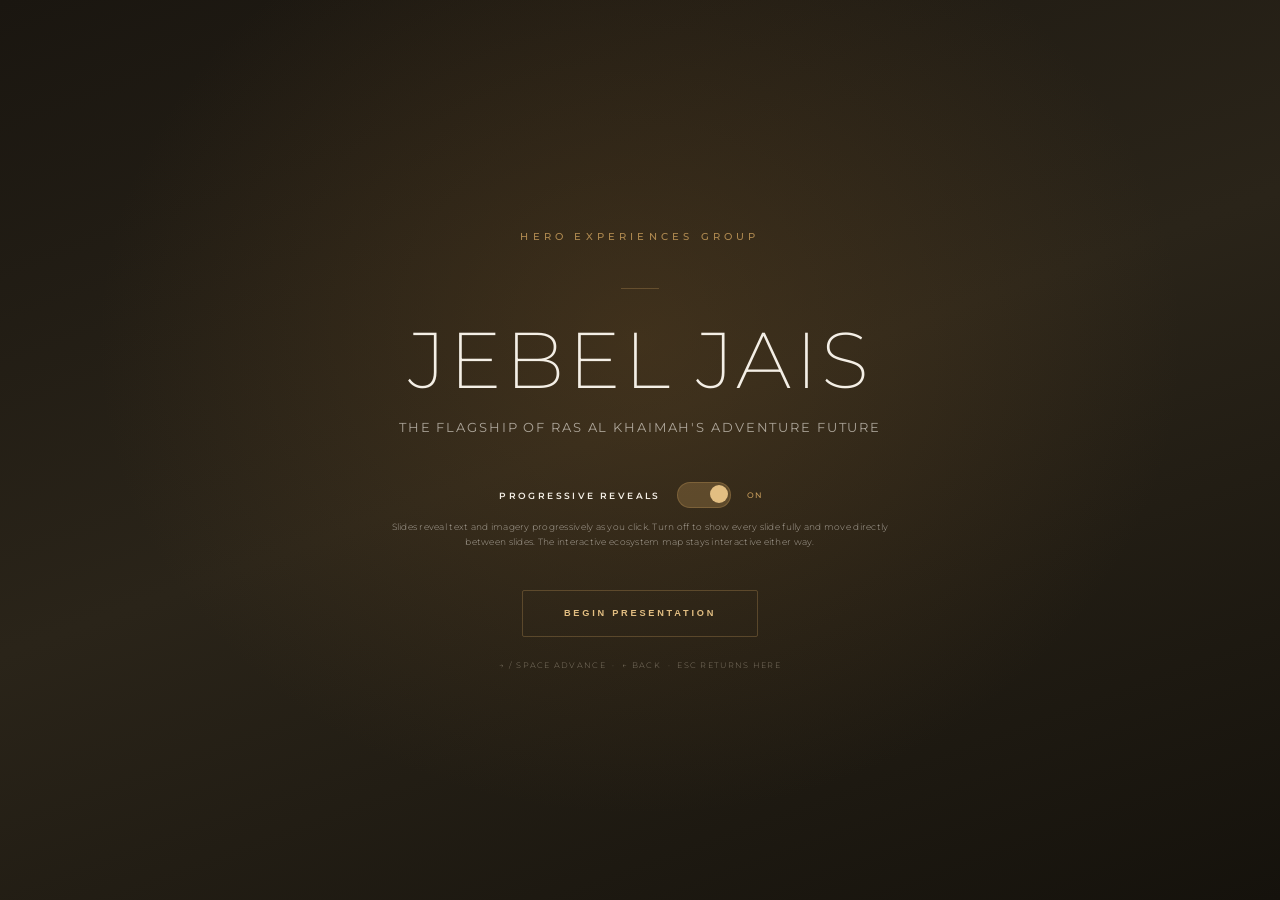
==== index.html @ cdeb74b9 "Revise page 13 growth slide" ====
<!DOCTYPE html>
<html lang="en">
<head>
<meta charset="UTF-8">
<meta name="viewport" content="width=device-width, initial-scale=1">
<title>Jebel Jais — The Flagship of Ras Al Khaimah's Adventure Future</title>
<link rel="stylesheet" href="css/fonts.css">
<style>
/* ════════════════════════════════════════════════════════════════
   JEBEL JAIS — DESTINATION OPERATIONS · CLICKER PRESENTATION
   Design authority: Final Consolidated PDF (Montserrat, earth-tone).
   Fixed 1920×1080 Canva design stage, proportionally scaled to viewport.
   ════════════════════════════════════════════════════════════════ */
*,*::before,*::after{box-sizing:border-box;margin:0;padding:0}

:root{
  /* ── Earth-tone palette (PDF-matched) ── */
  --umber:#30291F;
  --charcoal:#232621;
  --bg-0:#1a1711;
  --bg-1:#241f17;
  --paper:#F4EFE6;        /* warm white */
  --paper-dim:rgba(244,239,230,.62);
  --stone:#A99E8C;        /* muted secondary */
  --gold:#C49A5A;
  --gold-hi:#E2BE82;
  --line:rgba(244,239,230,.14);
  --line-gold:rgba(196,154,90,.30);
  /* Canva design stage size */
  --DW:1920px;
  --DH:1080px;
}

html,body{width:100%;height:100%;overflow:hidden;background:#0d0b08;font-family:'Montserrat',sans-serif;-webkit-font-smoothing:antialiased}
body{color:var(--paper)}
img{display:block}

/* ════════ SPLASH ════════ */
#splash{
  position:fixed;inset:0;z-index:1000;
  display:flex;flex-direction:column;align-items:center;justify-content:center;
  background:radial-gradient(ellipse at 50% 38%,rgba(120,84,38,.30) 0%,transparent 60%),
             linear-gradient(160deg,#1a1610 0%,#2a2419 48%,#15120c 100%);
  transition:opacity .6s ease;text-align:center;padding:5vh 6vw;
}
#splash.out{opacity:0;pointer-events:none}
.sp-label{font-weight:500;font-size:clamp(9px,.78vw,13px);letter-spacing:.42em;text-transform:uppercase;color:var(--gold);opacity:.85;margin-bottom:clamp(26px,5vh,54px)}
.sp-rule{width:38px;height:1px;background:var(--line-gold);margin-bottom:clamp(22px,3.4vh,40px)}
.sp-title{font-weight:200;font-size:clamp(40px,6.2vw,104px);line-height:1;letter-spacing:.04em;text-transform:uppercase;color:var(--paper);margin-bottom:clamp(14px,2vh,22px)}
.sp-sub{font-weight:400;font-size:clamp(11px,1.05vw,18px);line-height:1.5;letter-spacing:.14em;text-transform:uppercase;color:var(--paper-dim);max-width:680px;margin:0 auto clamp(34px,5vh,58px)}

/* toggle */
.sp-toggle{display:flex;flex-direction:column;align-items:center;gap:12px;margin-bottom:clamp(30px,4.6vh,52px)}
.sp-toggle-row{display:flex;align-items:center;gap:16px}
.sp-toggle-label{font-weight:600;font-size:clamp(9px,.72vw,12px);letter-spacing:.26em;text-transform:uppercase;color:var(--paper)}
.switch{position:relative;width:54px;height:26px;flex-shrink:0;cursor:pointer}
.switch input{position:absolute;opacity:0;width:100%;height:100%;margin:0;cursor:pointer;z-index:2}
.switch .track{position:absolute;inset:0;border-radius:13px;background:rgba(244,239,230,.12);border:1px solid var(--line);transition:.25s}
.switch .thumb{position:absolute;top:3px;left:3px;width:18px;height:18px;border-radius:50%;background:var(--stone);transition:.25s}
.switch input:checked ~ .track{background:rgba(196,154,90,.28);border-color:var(--line-gold)}
.switch input:checked ~ .thumb{left:33px;background:var(--gold-hi)}
.sp-toggle-state{font-weight:500;font-size:clamp(8px,.62vw,11px);letter-spacing:.18em;text-transform:uppercase;color:var(--gold);min-width:34px;text-align:left}
.sp-toggle-desc{font-weight:300;font-size:clamp(9px,.68vw,12.5px);line-height:1.6;letter-spacing:.03em;color:var(--paper-dim);max-width:540px}

.sp-btn{
  background:none;border:1px solid var(--line-gold);border-radius:2px;
  color:var(--gold-hi);cursor:pointer;
  font-weight:600;font-size:clamp(9px,.72vw,12px);letter-spacing:.3em;text-transform:uppercase;
  padding:clamp(14px,1.9vh,22px) clamp(34px,3.2vw,56px);transition:all .22s;
}
.sp-btn:hover{background:rgba(196,154,90,.12);border-color:var(--gold);color:#fff}
.sp-hint{font-weight:300;font-size:clamp(8px,.6vw,11px);letter-spacing:.16em;text-transform:uppercase;color:var(--stone);opacity:.7;margin-top:clamp(18px,2.6vh,30px)}

/* ════════ DECK + STAGE ════════ */
#deck{position:fixed;inset:0;display:none;background:#0d0b08}
#deck.active{display:block}
#stage{
  position:absolute;left:50%;top:50%;
  width:var(--DW);height:var(--DH);
  transform:translate(-50%,-50%) scale(var(--scale,1));
  transform-origin:center center;
}

.slide{
  position:absolute;inset:0;overflow:hidden;
  opacity:0;pointer-events:none;
  transition:opacity .55s ease;
}
.slide.active{opacity:1;pointer-events:auto}

/* slide background */
.slide__bg{
  position:absolute;inset:0;z-index:0;
  background:linear-gradient(157deg,var(--bg-0) 0%,var(--bg-1) 50%,#13100b 100%);
}
.slide__bg.warm{background:radial-gradient(ellipse at 70% 26%,rgba(120,80,34,.40) 0%,transparent 55%),linear-gradient(157deg,#19150f 0%,#2a2317 50%,#15110b 100%)}
.slide__scrim{position:absolute;inset:0;z-index:1;background:radial-gradient(ellipse at 50% 50%,transparent 46%,rgba(0,0,0,.42) 100%);pointer-events:none}

/* top-left operational label + page number */
.s-meta{position:absolute;top:46px;left:64px;z-index:6;display:flex;align-items:center;gap:14px}
.s-meta .lbl{font-weight:600;font-size:11px;letter-spacing:.32em;text-transform:uppercase;color:var(--gold);opacity:.8}
.s-meta .pg{font-weight:400;font-size:11px;letter-spacing:.24em;color:var(--paper-dim)}

/* footer rule + copyright + logo */
.s-foot{position:absolute;left:64px;right:64px;bottom:40px;z-index:6;display:flex;justify-content:space-between;align-items:flex-end;padding-top:16px;border-top:1px solid var(--line)}
.s-foot .cpy{font-weight:300;font-size:10.5px;letter-spacing:.14em;text-transform:uppercase;color:var(--stone);opacity:.8}
.s-foot .logo{font-weight:700;font-size:13px;letter-spacing:.3em;text-transform:uppercase;color:var(--paper);opacity:.9}
.s-foot .logo span{color:var(--gold)}

/* content wrap */
.s-wrap{position:absolute;inset:0;z-index:4;display:flex;flex-direction:column;justify-content:center;padding:104px 64px 96px}

/* ── TYPE ── */
.kicker{font-weight:600;font-size:13px;letter-spacing:.34em;text-transform:uppercase;color:var(--gold);margin-bottom:22px}
.rule{width:40px;height:2px;background:var(--gold);opacity:.7;margin-bottom:26px}
.h-xl{font-weight:200;font-size:88px;line-height:1.02;letter-spacing:.02em;text-transform:uppercase;color:var(--paper)}
.h-1{font-weight:300;font-size:58px;line-height:1.05;letter-spacing:.02em;text-transform:uppercase;color:var(--paper)}
.h-2{font-weight:400;font-size:40px;line-height:1.1;letter-spacing:.02em;text-transform:uppercase;color:var(--paper)}
.lead{font-weight:400;font-size:23px;line-height:1.5;letter-spacing:.01em;color:var(--paper);max-width:1040px}
.lead.dim{color:var(--paper-dim)}
.body{font-weight:300;font-size:17px;line-height:1.7;letter-spacing:.01em;color:var(--paper-dim);max-width:760px}
.body strong{font-weight:600;color:var(--paper)}
.up{text-transform:uppercase;letter-spacing:.04em}
.gold{color:var(--gold)}

.quote{font-weight:300;font-style:normal;font-size:34px;line-height:1.4;letter-spacing:.01em;color:var(--paper);max-width:1120px;padding-left:34px;border-left:2px solid var(--gold)}
.quote em{font-style:normal;color:var(--gold-hi)}

/* progressive build elements */
[data-step]{opacity:0;transform:translateY(16px);transition:opacity .55s ease,transform .55s ease}
[data-step].shown{opacity:1;transform:none}

/* ── PHASE / STATE ROWS (Today/Tomorrow/Future) ── */
.beats{display:flex;gap:30px;margin-top:46px}
.beat{flex:1;border:1px solid var(--line);border-top:2px solid var(--line-gold);border-radius:3px;padding:30px 28px;background:rgba(20,16,10,.4)}
.beat .b-k{font-weight:700;font-size:13px;letter-spacing:.28em;text-transform:uppercase;color:var(--gold);margin-bottom:16px}
.beat .b-t{font-weight:400;font-size:20px;line-height:1.35;color:var(--paper)}

/* ── COLUMNS (outcomes) ── */
.cols{display:grid;grid-template-columns:1fr 1fr;gap:54px;margin-top:40px}
.col-h{font-weight:600;font-size:14px;letter-spacing:.26em;text-transform:uppercase;color:var(--gold);margin-bottom:22px;padding-bottom:12px;border-bottom:1px solid var(--line)}
.grp{margin-bottom:24px}
.grp .g-t{font-weight:600;font-size:16px;letter-spacing:.04em;text-transform:uppercase;color:var(--paper);margin-bottom:8px}
.grp .g-l{font-weight:300;font-size:14.5px;line-height:1.6;color:var(--paper-dim)}

/* ── BULLET LIST ── */
.blist{display:flex;flex-direction:column;gap:16px;margin-top:34px;max-width:920px}
.bli{display:flex;align-items:flex-start;gap:16px}
.bli .dot{width:7px;height:7px;border-radius:50%;background:var(--gold);flex-shrink:0;margin-top:9px}
.bli .t{font-weight:400;font-size:17px;line-height:1.5;letter-spacing:.02em;text-transform:uppercase;color:var(--paper)}

/* chip list (segments) */
.chips{display:flex;flex-wrap:wrap;gap:14px;margin-top:36px;max-width:1040px}
.chip{font-weight:500;font-size:15px;letter-spacing:.1em;text-transform:uppercase;color:var(--paper);border:1px solid var(--line-gold);border-radius:30px;padding:13px 26px;background:rgba(196,154,90,.06)}

/* ── PORTFOLIO (Who is Hero) ── */
.pf-grid{display:grid;grid-template-columns:repeat(4,1fr);gap:30px;margin-top:40px}
.pf{display:flex;flex-direction:column;align-items:center;text-align:center}
/* Two-layer Jebel Jais ridge mask: front = clipped image, back = same ridge
   offset & at 50% opacity for layered depth (the "yellow" in the reference). */
.mtn{--ridge:polygon(0% 100%, 0% 60%, 13% 47%, 24% 57%, 36% 29%, 47% 47%, 56% 21%, 67% 44%, 78% 32%, 90% 51%, 100% 39%, 100% 100%);position:relative;width:100%;aspect-ratio:1/1;margin-bottom:22px;overflow:visible}
.mtn .layer{position:absolute;inset:0;-webkit-clip-path:var(--ridge);clip-path:var(--ridge)}
/* offset duplicate behind, 50% opacity — peeks above/left of the front ridge */
.mtn .back{transform:translate(-14px,-17px);opacity:.5;background:linear-gradient(160deg,#7c5f2d 0%,#36290f 100%)}
.mtn .front{background:linear-gradient(160deg,var(--img-a,#3a2e1c) 0%,var(--img-b,#211910) 100%)}
.mtn .front::after{content:'IMAGE';position:absolute;left:0;right:0;bottom:16%;text-align:center;font-weight:600;font-size:9px;letter-spacing:.3em;color:rgba(255,255,255,.28)}
.pf .pf-n{font-weight:600;font-size:16px;letter-spacing:.06em;text-transform:uppercase;color:var(--paper);margin-bottom:6px}
.pf .pf-d{font-weight:300;font-size:12.5px;line-height:1.55;color:var(--paper-dim)}

.tags{display:flex;flex-wrap:wrap;justify-content:center;gap:10px 22px;margin-top:8px;max-width:1180px;margin-left:auto;margin-right:auto}
.tags .tg{font-weight:500;font-size:12.5px;letter-spacing:.18em;text-transform:uppercase;color:var(--stone)}
.tags .tg.on{color:var(--gold)}
.philo{font-weight:300;font-size:19px;line-height:1.5;color:var(--paper);text-align:center;max-width:1000px;margin:26px auto 0}
.philo strong{font-weight:600;color:var(--gold-hi)}

/* ── 2×2 / 2×3 IMAGE COLLAGE ── */
.coll{display:grid;gap:18px;margin-top:34px}
.coll.g4{grid-template-columns:1fr 1fr;grid-template-rows:1fr 1fr}
.coll.g6{grid-template-columns:repeat(3,1fr);grid-template-rows:1fr 1fr}
.cell{position:relative;border-radius:3px;overflow:hidden;border:1px solid var(--line);min-height:120px;background:linear-gradient(160deg,var(--img-a,#3a2e1c),var(--img-b,#1a140c))}
.cell .cap{position:absolute;left:18px;bottom:14px;right:18px;z-index:2}
.cell .cap .ct{font-weight:600;font-size:15px;letter-spacing:.08em;text-transform:uppercase;color:var(--paper)}
.cell .cap .cs{font-weight:300;font-size:12px;letter-spacing:.04em;color:var(--paper-dim);margin-top:3px}
.cell::before{content:'';position:absolute;inset:0;background:linear-gradient(to top,rgba(0,0,0,.66) 0%,transparent 55%)}
.cell::after{content:'IMAGE';position:absolute;top:14px;right:16px;font-weight:600;font-size:8px;letter-spacing:.28em;color:rgba(255,255,255,.2)}

/* split layout: image side + content side */
.split{display:grid;grid-template-columns:1fr 1fr;gap:54px;align-items:center;height:100%}
.split .media{position:relative;height:74%;border-radius:4px;overflow:hidden;border:1px solid var(--line);background:linear-gradient(160deg,var(--img-a,#3a2e1c),var(--img-b,#17110a))}
.split .media::after{content:attr(data-img);position:absolute;left:0;right:0;top:50%;transform:translateY(-50%);text-align:center;font-weight:600;font-size:10px;letter-spacing:.3em;color:rgba(255,255,255,.22)}

/* ── STATS / IMPACT GRID ── */
.impact{display:grid;grid-template-columns:repeat(3,1fr);gap:30px 40px;margin-top:38px}
.imp .i-t{font-weight:600;font-size:18px;letter-spacing:.1em;text-transform:uppercase;color:var(--gold);margin-bottom:8px}
.imp .i-d{font-weight:300;font-size:14.5px;line-height:1.55;color:var(--paper-dim)}

/* vision flow row */
.flow{display:flex;align-items:center;gap:18px;flex-wrap:wrap;margin-top:30px}
.flow .fw{font-weight:600;font-size:14.5px;letter-spacing:.12em;text-transform:uppercase;color:var(--paper);border:1px solid var(--line-gold);border-radius:3px;padding:12px 18px;background:rgba(196,154,90,.05)}
.flow .arr{color:var(--gold);font-size:16px}

/* center layout (cover / closing) */
.s-center{align-items:center;text-align:center;justify-content:center}
.s-center .lead,.s-center .body{margin-left:auto;margin-right:auto}

/* closing contact */
.contact{margin-top:40px;display:flex;flex-direction:column;gap:6px;align-items:center}
.contact .nm{font-weight:600;font-size:20px;letter-spacing:.16em;text-transform:uppercase;color:var(--paper)}
.contact .rl{font-weight:400;font-size:13px;letter-spacing:.22em;text-transform:uppercase;color:var(--gold)}
.contact .em{font-weight:300;font-size:14px;letter-spacing:.04em;color:var(--paper-dim);margin-top:6px}

/* ════════ HUD (outside scaled stage) ════════ */
#hud{position:fixed;inset:0;z-index:900;pointer-events:none}
#progress{position:fixed;top:0;left:0;height:2px;background:var(--gold);width:0;transition:width .4s ease;z-index:902}
#dots{position:fixed;bottom:18px;left:0;right:0;display:flex;justify-content:center;gap:7px;z-index:901}
.dot{width:6px;height:6px;border-radius:50%;background:rgba(196,154,90,.22);transition:all .3s}
.dot.cur{background:var(--gold);transform:scale(1.5)}
.dot.done{background:rgba(196,154,90,.5)}
#counter{position:fixed;bottom:22px;right:30px;z-index:901;font-weight:500;font-size:11px;letter-spacing:.24em;color:var(--stone)}
#exitFs{position:fixed;bottom:18px;left:26px;z-index:903;display:none;background:none;border:none;color:var(--stone);cursor:pointer;font-family:'Montserrat',sans-serif;font-weight:500;font-size:10px;letter-spacing:.2em;text-transform:uppercase;padding:6px;pointer-events:auto;opacity:.7;transition:opacity .2s}
#exitFs:hover{opacity:1}
#slideRail{position:fixed;top:50%;right:0;width:132px;height:34vh;min-height:220px;max-height:360px;z-index:904;pointer-events:none;transform:translateY(-50%)}
.rail-item{position:absolute;right:18px;top:var(--rail-y);width:94px;height:18px;display:flex;align-items:center;justify-content:flex-end;gap:10px;border:0;background:none;color:var(--stone);font-family:'Montserrat',sans-serif;cursor:pointer;opacity:var(--rail-opacity,0);pointer-events:none;transform:translateY(-50%) translateX(var(--rail-shift,10px));transition:opacity .08s linear,transform .08s linear}
.rail-item:focus-visible{outline:1px solid rgba(232,194,116,.85);outline-offset:3px;opacity:1;pointer-events:auto;transform:translateY(-50%) translateX(-3px)}
.rail-item.is-visible{pointer-events:auto}
.rail-num{width:30px;text-align:right;font-weight:700;font-size:11px;line-height:1;letter-spacing:.18em;color:rgba(244,239,230,.84);text-shadow:0 1px 8px rgba(0,0,0,.7)}
.rail-tick{display:block;width:40px;height:2px;border-radius:2px;background:rgba(244,239,230,.68);box-shadow:0 0 10px rgba(196,154,90,.16);transform:scaleX(var(--rail-scale,.4));transform-origin:right center}
.rail-item.is-hot .rail-num{color:#fff8df;text-shadow:0 1px 10px rgba(0,0,0,.9),0 0 12px rgba(232,194,116,.45)}
.rail-item.is-hot .rail-tick{height:3px;background:#fff0bd;box-shadow:0 0 18px rgba(232,194,116,.52)}
.rail-item.cur .rail-num{color:var(--gold-hi)}
.rail-item.cur .rail-tick{height:3px;background:var(--gold-hi);box-shadow:0 0 14px rgba(232,194,116,.34)}
.rail-item:hover{opacity:1;transform:translateY(-50%) translateX(-4px)}

/* ════════ SLIDE 10 — INTERACTIVE MAP ════════ */
.map-stage{position:absolute;inset:0;z-index:4;display:flex;flex-direction:column;align-items:center;justify-content:center;padding:96px 70px 92px}
#mapSvg{width:100%;height:100%;max-height:600px;-webkit-user-select:none;user-select:none}
.map-caption{font-weight:300;font-size:14px;letter-spacing:.06em;color:var(--paper-dim);text-align:center;margin-top:10px;transition:opacity .5s}
.map-caption.dim{opacity:0}

.main-line{fill:none;stroke-width:1.4;stroke-dasharray:6 9;transition:opacity .5s ease;opacity:0;pointer-events:none}
#mapSvg[data-state="main"] .main-line{opacity:1}
#mapSvg[data-state^="sub"] .main-line{opacity:.25}
.sub-line{fill:none;stroke:var(--gold);stroke-width:1.2;stroke-dasharray:4 7;transition:opacity .4s;opacity:0;pointer-events:none}
#mapSvg[data-state="sub-coastal"] #subg-coastal .sub-line{opacity:.72}
#mapSvg[data-state="sub-desert"] #subg-desert .sub-line{opacity:.72}
#mapSvg[data-state="sub-defender"] #subg-defender .sub-line{opacity:.72}
#mapSvg[data-state="sub-wadi"] #subg-wadi .sub-line{opacity:.72}
.sub-node{opacity:0;transition:opacity .4s}
#mapSvg[data-state="sub-coastal"] #snodes-coastal .sub-node{opacity:1}
#mapSvg[data-state="sub-desert"] #snodes-desert .sub-node{opacity:1}
#mapSvg[data-state="sub-defender"] #snodes-defender .sub-node{opacity:1}
#mapSvg[data-state="sub-wadi"] #snodes-wadi .sub-node{opacity:1}
.loc-card{opacity:0;pointer-events:none;transition:opacity .45s ease;overflow:visible}
.loc-card.revealed{opacity:1;pointer-events:all}
.act-card{opacity:0;pointer-events:none;transition:opacity .45s ease;overflow:visible}
.act-card.revealed{opacity:1;pointer-events:all}
.node{cursor:pointer}
.node:hover .node-core{filter:brightness(1.3)}
@keyframes pulse-outer{0%,100%{r:50;opacity:.10}50%{r:60;opacity:.04}}
@keyframes pulse-mid{0%,100%{r:33;opacity:.22}50%{r:40;opacity:.11}}
@keyframes jj-glow-pulse{0%,100%{opacity:.55;transform:scale(.9)}50%{opacity:1;transform:scale(1.1)}}
.jj-glow{transform-box:fill-box;transform-origin:center;animation:jj-glow-pulse 3.2s ease-in-out infinite}
#mapSvg[data-state="resting"] .jj-pulse-outer{animation:pulse-outer 2.4s ease-in-out infinite}
#mapSvg[data-state="resting"] .jj-pulse-mid{animation:pulse-mid 2.4s ease-in-out infinite .35s}
#mapSvg:not([data-state="resting"]) .jj-pulse-outer,#mapSvg:not([data-state="resting"]) .jj-pulse-mid{animation:none}
.map-dim{fill:rgba(0,0,0,0);transition:fill .5s;pointer-events:none}
#mapSvg[data-state^="sub"] .map-dim{fill:rgba(0,0,0,.16)}
.card-wrap{width:100%;height:100%;background:rgba(20,16,9,.92);border:1px solid var(--line-gold);border-radius:3px;overflow:hidden;cursor:pointer;display:flex;flex-direction:column;backdrop-filter:blur(10px);box-shadow:0 6px 32px rgba(0,0,0,.6);font-family:'Montserrat',sans-serif}
.card-wrap:hover{border-color:rgba(196,154,90,.6)}
.card-img{width:100%;flex-shrink:0;background:linear-gradient(160deg,var(--img-a,#1a2a1a) 0%,var(--img-b,#0a1a2a) 100%);position:relative;overflow:hidden}
.card-img::after{content:'IMAGE';position:absolute;inset:0;display:flex;align-items:center;justify-content:center;font-weight:600;font-size:7px;letter-spacing:.25em;color:rgba(255,255,255,.14)}
.card-img.has-img::after,.acard-img.has-img::after{display:none}
.card-img.has-img img,.acard-img.has-img img{width:100%;height:100%;display:block;object-fit:cover}
.card-body{padding:8px 11px 9px;flex:1;display:flex;flex-direction:column;gap:3px}
.card-title{font-weight:600;font-size:11.5px;letter-spacing:.04em;text-transform:uppercase;color:var(--paper)}
.card-type{font-weight:500;font-size:7.5px;letter-spacing:.15em;text-transform:uppercase;color:var(--gold)}
.card-desc{font-weight:300;font-size:9px;line-height:1.55;color:var(--paper-dim);margin-top:3px;flex:1}
.acard-wrap{width:100%;height:100%;background:rgba(18,12,6,.93);border:1px solid var(--line-gold);border-radius:3px;overflow:hidden;display:flex;flex-direction:column;cursor:pointer;backdrop-filter:blur(10px);box-shadow:0 4px 22px rgba(0,0,0,.5);font-family:'Montserrat',sans-serif}
.acard-wrap:hover{border-color:rgba(196,154,90,.5)}
.acard-img{width:100%;flex-shrink:0;background:linear-gradient(160deg,var(--img-a,#161e16) 0%,var(--img-b,#0c1620) 100%);position:relative;overflow:hidden}
.acard-img::after{content:'IMAGE';position:absolute;inset:0;display:flex;align-items:center;justify-content:center;font-weight:600;font-size:6.5px;letter-spacing:.25em;color:rgba(255,255,255,.12)}
.acard-body{padding:6px 9px 7px;flex:1;display:flex;flex-direction:column;gap:2px}
.acard-title{font-weight:600;font-size:10px;letter-spacing:.03em;text-transform:uppercase;color:var(--paper)}
.acard-sub{font-weight:500;font-size:7px;letter-spacing:.11em;text-transform:uppercase;color:var(--gold)}
.acard-desc{font-weight:300;font-size:8.2px;line-height:1.36;letter-spacing:.01em;color:var(--paper-dim);margin-top:2px}
.loc-icon{opacity:0;pointer-events:none;overflow:visible}
.loc-icon .icon-pop{transform:scale(0);transform-origin:50% 100%;transition:transform .45s cubic-bezier(.34,1.56,.64,1)}
.loc-icon.popped{opacity:1;pointer-events:all}
.loc-icon.popped .icon-pop{transform:scale(1)}
#mapSvg[data-state^="sub"] .loc-icon{opacity:0 !important;pointer-events:none}
#mapSvg[data-state="sub-coastal"] #icon-coastal{opacity:1 !important;pointer-events:all}
#mapSvg[data-state="sub-desert"] #icon-desert{opacity:1 !important;pointer-events:all}
#mapSvg[data-state="sub-defender"] #icon-defender{opacity:1 !important;pointer-events:all}
#mapSvg[data-state="sub-wadi"] #icon-wadi{opacity:1 !important;pointer-events:all}
.icon-pop{width:100%;height:100%;display:flex;flex-direction:column;align-items:center;gap:6px;cursor:pointer;font-family:'Montserrat',sans-serif}
.icon-disc{width:60px;height:60px;border-radius:50%;background:rgba(18,12,5,.85);border:1px solid var(--line-gold);box-shadow:0 4px 22px rgba(0,0,0,.55);display:flex;align-items:center;justify-content:center;overflow:hidden;backdrop-filter:blur(6px);transition:border-color .2s,transform .2s;flex-shrink:0}
.icon-pop:hover .icon-disc{border-color:var(--gold-hi);transform:scale(1.06)}
.icon-disc img{width:78%;height:78%;object-fit:contain}
.icon-disc.placeholder::after{content:'?';font-weight:400;font-size:22px;color:rgba(196,154,90,.5)}
.icon-label-box{display:flex;flex-direction:column;align-items:center;gap:1px;text-align:center}
.icon-name{font-weight:600;font-size:11px;letter-spacing:.04em;text-transform:uppercase;color:#FBF6EA;white-space:nowrap;text-shadow:0 1px 5px rgba(0,0,0,.95),0 0 2px rgba(0,0,0,.9)}
.icon-cat{font-weight:600;font-size:7.5px;letter-spacing:.16em;text-transform:uppercase;color:var(--gold-hi);white-space:nowrap;text-shadow:0 1px 5px rgba(0,0,0,.95),0 0 2px rgba(0,0,0,.9)}

/* ════════ SLIDE 10 — EDIT MODE (dev placement tool) ════════ */
.edit-toggle-btn{position:fixed;top:14px;right:14px;z-index:9998;display:none;background:rgba(14,10,5,.88);border:1px solid var(--line-gold);border-radius:3px;color:var(--gold);cursor:pointer;font-family:'Montserrat',sans-serif;font-weight:600;font-size:9px;letter-spacing:.14em;text-transform:uppercase;padding:8px 13px;backdrop-filter:blur(6px);transition:all .2s}
.edit-toggle-btn:hover{background:rgba(196,154,90,.15);color:#fff}
.edit-toggle-btn.active{background:rgba(196,154,90,.22);border-color:var(--gold);color:var(--gold-hi)}
.edit-panel{position:fixed;bottom:16px;right:16px;z-index:9999;width:268px;display:none;flex-direction:column;background:rgba(14,9,4,.97);border:1px solid var(--line-gold);border-radius:4px;box-shadow:0 10px 48px rgba(0,0,0,.75);font-family:'Montserrat',sans-serif;overflow:hidden}
.edit-panel.open{display:flex}
.ep-head{background:rgba(196,154,90,.1);border-bottom:1px solid var(--line-gold);padding:9px 12px;display:flex;align-items:center;justify-content:space-between}
.ep-title{font-weight:600;font-size:10px;letter-spacing:.15em;text-transform:uppercase;color:var(--gold)}
.ep-close{background:none;border:none;color:var(--stone);cursor:pointer;font-size:17px;line-height:1;padding:0}
.ep-close:hover{color:#fff}
.ep-tabs{display:flex;gap:3px;padding:7px 9px;border-bottom:1px solid var(--line);flex-wrap:wrap}
.ep-tab{background:rgba(196,154,90,.07);border:1px solid var(--line-gold);border-radius:2px;color:var(--gold);cursor:pointer;font-weight:600;font-size:8px;letter-spacing:.1em;text-transform:uppercase;padding:5px 8px;transition:all .18s}
.ep-tab:hover{background:rgba(196,154,90,.18);color:#fff}
.ep-tab.active{background:rgba(196,154,90,.22);border-color:var(--gold);color:var(--gold-hi)}
.ep-help{padding:5px 12px 0;font-weight:300;font-size:8px;line-height:1.5;color:var(--stone)}
.ep-list{padding:6px 10px;max-height:210px;overflow-y:auto;display:flex;flex-direction:column;gap:2px}
.ep-row{display:flex;align-items:center;gap:8px;padding:4px 3px;border-radius:2px;cursor:grab;transition:background .15s}
.ep-row:hover{background:rgba(196,154,90,.07)}
.ep-row.dragging{background:rgba(196,154,90,.14);cursor:grabbing;outline:1px solid var(--gold)}
.ep-label{font-weight:300;font-size:9px;color:var(--paper-dim);flex:1;white-space:nowrap;overflow:hidden;text-overflow:ellipsis}
.ep-xy{font-weight:600;font-size:9px;font-family:monospace;color:var(--gold-hi);background:rgba(196,154,90,.1);border-radius:2px;padding:3px 6px;flex-shrink:0;min-width:90px;text-align:right}
.ep-row.dragging .ep-xy{color:#FFF6D8;background:rgba(196,154,90,.25)}
.ep-actions{padding:7px 9px;border-top:1px solid var(--line);display:flex;gap:5px}
.ep-btn{flex:1;padding:6px;background:rgba(196,154,90,.1);border:1px solid var(--line-gold);border-radius:2px;color:var(--gold);cursor:pointer;font-weight:600;font-size:8px;letter-spacing:.12em;text-transform:uppercase;transition:all .2s}
.ep-btn:hover{background:rgba(196,154,90,.22);color:#fff}
.ep-btn.ok{background:rgba(60,140,60,.18);border-color:rgba(80,200,80,.35);color:rgba(130,220,130,.9)}
.ep-subloc-row{display:none;gap:3px;padding:5px 9px;border-bottom:1px solid var(--line);flex-wrap:wrap}
.ep-subloc-row.visible{display:flex}
.ep-subtab{background:rgba(196,154,90,.07);border:1px solid var(--line-gold);border-radius:2px;color:var(--gold);cursor:pointer;font-weight:600;font-size:8px;letter-spacing:.1em;text-transform:uppercase;padding:4px 8px;transition:all .18s}
.ep-subtab:hover{background:rgba(196,154,90,.18);color:#fff}
.ep-subtab.active{background:rgba(196,154,90,.22);border-color:var(--gold);color:var(--gold-hi)}
.ep-sides{display:flex;gap:2px;flex-shrink:0}
.ep-side{width:15px;height:15px;border-radius:2px;padding:0;background:rgba(196,154,90,.07);border:1px solid var(--line-gold);color:var(--gold);cursor:pointer;font-weight:600;font-size:7px;display:flex;align-items:center;justify-content:center;transition:all .15s}
.ep-side:hover{background:rgba(196,154,90,.2);color:#fff}
.ep-side.active{background:rgba(196,154,90,.3);border-color:var(--gold);color:var(--gold-hi)}
.lh-handle{cursor:move;user-select:none;-webkit-user-select:none}
.lh-guide{pointer-events:none}
#mapSvg[data-edit="true"]{user-select:none;-webkit-user-select:none}
#mapSvg[data-edit="true"] .card-wrap,#mapSvg[data-edit="true"] .acard-wrap{outline:1px dashed rgba(196,154,90,.35) !important}
#mapSvg[data-edit="true"] .loc-icon .icon-pop{transform:scale(1) !important}

/* ════════ REDUCED MOTION ════════ */
@media (prefers-reduced-motion:reduce){
  *{animation-duration:.001ms !important;animation-iteration-count:1 !important}
  [data-step]{transform:none}
  .slide,[data-step],.map-caption,.loc-card,.act-card,.sub-node{transition-duration:.15s}
}

/* ════════ PORTRAIT MOBILE FALLBACK (review mode) ════════ */
@media (max-aspect-ratio:1/1) and (max-width:820px){
  #stage{position:static;transform:none;width:100%;height:auto}
  .slide{position:static;opacity:1;pointer-events:auto;min-height:auto;border-bottom:1px solid var(--line)}
  .slide:not(.active){opacity:1}
  .s-wrap{position:static;padding:84px 28px 72px}
  .h-xl{font-size:46px}.h-1{font-size:38px}.h-2{font-size:28px}
  .beats,.cols,.pf-grid,.impact,.split,.coll.g6,.coll.g4{grid-template-columns:1fr;display:grid}
  .beats,.split{display:grid}
  #hud,#slideRail{display:none}
}

/* Canva source pages are rebuilt as exact, independent raster layers:
   textless background, foreground media, and transparent typography. */
.canva-slide{background:#30291f}
.layered-slide__bg{
  position:absolute;
  inset:0;
  width:100%;
  height:100%;
  object-fit:fill;
  user-select:none;
  -webkit-user-drag:none;
}
.slide-crop{
  position:absolute;
  overflow:hidden;
  z-index:2;
}
.slide-crop--media{z-index:1}
.slide-crop--text{z-index:3}
.slide-crop__canvas{
  position:absolute;
  width:1920px;
  height:1080px;
  max-width:none;
  user-select:none;
  -webkit-user-drag:none;
}
.canva-slide[data-slide="2"]::before,
.canva-slide[data-slide="14"]::before{
  content:'';
  position:absolute;
  left:108px;
  right:108px;
  bottom:108px;
  height:1px;
  z-index:4;
  pointer-events:none;
  background:rgba(244,239,230,.68);
}
.canva-slide[data-slide="14"]::after,
.canva-slide[data-slide="16"]::after,
.canva-slide[data-slide="17"]::after{
  content:'';
  position:absolute;
  inset:0;
  z-index:2;
  pointer-events:none;
  background:
    linear-gradient(90deg,rgba(0,0,0,.30) 0%,rgba(0,0,0,.18) 38%,rgba(0,0,0,.07) 72%,rgba(0,0,0,.02) 100%),
    linear-gradient(180deg,rgba(0,0,0,.10) 0%,rgba(0,0,0,0) 42%,rgba(0,0,0,.14) 100%);
}
.canva-slide[data-slide="17"] .vision-bullets{
  position:absolute;
  left:122px;
  top:577px;
  z-index:4;
  display:flex;
  flex-direction:column;
  gap:33px;
  pointer-events:none;
}
.canva-slide[data-slide="17"] .vision-bullet{
  width:5px;
  height:5px;
  border-radius:50%;
  background:var(--paper);
  opacity:.95;
}
.canva-map-slide{
  background:#30291f url("assets/slides/backgrounds/slide-11.webp") center/100% 100% no-repeat;
}
.canva-map-slide > .slide__bg,
.canva-map-slide > .slide__scrim,
.canva-map-slide > .s-meta,
.canva-map-slide > .s-wrap,
.canva-map-slide > .s-foot{display:none}
.canva-map-slide .map-stage{padding:200px 93.333px 122.667px}
.canva-map-slide #mapSvg{max-height:720px}
.canva-map-slide .map-caption{font-size:18.667px}
.canva-map-slide .map-title-layer{position:absolute;inset:0;z-index:6;pointer-events:none;font-family:'Montserrat',sans-serif}
.canva-map-slide .map-title-text{position:absolute;left:108px;top:117px;font-weight:300;font-size:60px;line-height:1;letter-spacing:.02em;text-transform:uppercase;color:var(--paper)}
.canva-map-slide .map-page-meta{position:absolute;top:64px;right:108px;font-weight:500;font-size:14px;line-height:1.35;letter-spacing:.08em;text-transform:uppercase;text-align:right;color:var(--paper)}
.canva-map-slide .map-footer-copy{position:absolute;left:108px;bottom:76px;font-weight:400;font-size:15px;line-height:1;letter-spacing:.01em;color:var(--paper)}
#progress,
#dots,
#counter,
#exitFs,
#editToggle,
#editPanel{display:none !important}
</style>
</head>
<body>

<!-- ════════ SPLASH ════════ -->
<div id="splash">
  <p class="sp-label">Hero Experiences Group</p>
  <div class="sp-rule"></div>
  <h1 class="sp-title">Jebel Jais</h1>
  <p class="sp-sub">The Flagship of Ras Al Khaimah's Adventure Future</p>

  <div class="sp-toggle">
    <div class="sp-toggle-row">
      <span class="sp-toggle-label">Progressive Reveals</span>
      <label class="switch">
        <input type="checkbox" id="progToggle" checked>
        <span class="track"></span><span class="thumb"></span>
      </label>
      <span class="sp-toggle-state" id="progState">On</span>
    </div>
    <p class="sp-toggle-desc" id="progDesc">Slides reveal text and imagery progressively as you click. Turn off to show every slide fully and move directly between slides. The interactive ecosystem map stays interactive either way.</p>
  </div>

  <button class="sp-btn" id="beginBtn">Begin Presentation</button>
  <p class="sp-hint">→ / Space advance &nbsp;·&nbsp; ← back &nbsp;·&nbsp; Esc returns here</p>
</div>

<!-- ════════ DECK ════════ -->
<div id="deck">
  <div id="stage">

    <!-- ══ SLIDE 1 — JEBEL JAIS (cover) ══ -->
    <section class="slide" data-slide="1" data-steps="1">
      <div class="slide__bg warm"></div><div class="slide__scrim"></div>
      <div class="s-meta"><span class="lbl">Jebel Jais Operations</span><span class="pg">Page 1</span></div>
      <div class="s-wrap s-center">
        <p class="kicker" data-step="0">Hero Experiences Group</p>
        <h1 class="h-xl" data-step="0">Jebel Jais</h1>
        <p class="lead dim" data-step="1" style="margin-top:26px">The Flagship of Ras Al Khaimah's Adventure Future</p>
        <p class="body" data-step="1" style="margin-top:22px;text-align:center">A vision to transform Jebel Jais into one of the world's leading mountain destinations — and the anchor of a connected adventure ecosystem across Ras Al Khaimah.</p>
      </div>
      <div class="s-foot"><span class="cpy">© 2026 Hero Experiences Group · Confidential</span><span class="logo">Hero<span>·</span>JJ</span></div>
    </section>

    <!-- ══ SLIDE 2 — THE OPPORTUNITY ══ -->
    <section class="slide" data-slide="2" data-steps="2">
      <div class="slide__bg"></div><div class="slide__scrim"></div>
      <div class="s-meta"><span class="lbl">Jebel Jais Operations</span><span class="pg">Page 2</span></div>
      <div class="s-wrap">
        <p class="kicker">The Opportunity</p>
        <div class="rule"></div>
        <h2 class="h-2" data-step="0">Today, Jebel Jais is home to some of the region's most successful adventure attractions. The opportunity ahead is far greater.</h2>
        <p class="body" data-step="0" style="margin-top:20px">The next chapter is not about adding another attraction. It is about transforming Jebel Jais into a complete mountain destination — and using it as a catalyst for tourism growth across the emirate.</p>
        <div class="beats">
          <div class="beat" data-step="1"><div class="b-k">Today</div><div class="b-t">A collection of attractions</div></div>
          <div class="beat" data-step="1"><div class="b-k">Tomorrow</div><div class="b-t">A fully integrated mountain destination</div></div>
          <div class="beat" data-step="2"><div class="b-k">Future</div><div class="b-t">A connected adventure ecosystem spanning mountains, wadis, desert, and coast</div></div>
        </div>
      </div>
      <div class="s-foot"><span class="cpy">© 2026 Hero Experiences Group · Confidential</span><span class="logo">Hero<span>·</span>JJ</span></div>
    </section>

    <!-- ══ SLIDE 3 — WHY THIS MATTERS ══ -->
    <section class="slide" data-slide="3" data-steps="2">
      <div class="slide__bg"></div><div class="slide__scrim"></div>
      <div class="s-meta"><span class="lbl">Jebel Jais Operations</span><span class="pg">Page 3</span></div>
      <div class="s-wrap">
        <p class="kicker">Why This Matters</p>
        <div class="rule"></div>
        <p class="lead dim" data-step="0" style="margin-bottom:14px">A stronger Jebel Jais creates benefits far beyond the mountain itself.</p>
        <div class="quote" data-step="0"><em>"Success should not be measured solely by attraction attendance, but by the long-term value created for visitors, residents, investors, and the emirate."</em></div>
        <div class="cols">
          <div data-step="1">
            <div class="col-h">Key Outcomes</div>
            <div class="grp"><div class="g-t">Improved Safety</div><div class="g-l">Enhanced traffic management and visitor circulation, reduced congestion and operational risk, and safer experiences for guests, staff, and emergency services.</div></div>
            <div class="grp"><div class="g-t">A Better Guest Experience</div><div class="g-l">Improved arrival and wayfinding, higher-quality amenities, and more reasons to stay longer and return more often.</div></div>
            <div class="grp"><div class="g-t">Economic Growth</div><div class="g-l">Increased visitor spending, greater private-sector investment, and new employment and business opportunities.</div></div>
          </div>
          <div data-step="1">
            <div class="col-h">Global Positioning</div>
            <div class="grp"><div class="g-t">Stronger Reputation</div><div class="g-l">Stronger international awareness and an enhanced reputation as the adventure capital of the region.</div></div>
            <div class="grp"><div class="g-t">Destination Sustainability</div><div class="g-l">Revenue streams that support ongoing operations and maintenance, and funding mechanisms that help offset the significant cost of mountain infrastructure and road maintenance.</div></div>
            <div class="grp"><div class="g-t">Balanced Growth</div><div class="g-l">Growth that protects the natural environment while enhancing visitor access.</div></div>
          </div>
        </div>
      </div>
      <div class="s-foot"><span class="cpy">© 2026 Hero Experiences Group · Confidential</span><span class="logo">Hero<span>·</span>JJ</span></div>
    </section>

    <!-- ══ SLIDE 4 — WHO IS HERO? ══ -->
    <section class="slide" data-slide="4" data-steps="2">
      <div class="slide__bg"></div><div class="slide__scrim"></div>
      <div class="s-meta"><span class="lbl">Jebel Jais Operations</span><span class="pg">Page 4</span></div>
      <div class="s-wrap">
        <p class="kicker">Who is Hero?</p>
        <div class="rule"></div>
        <h2 class="h-2" data-step="0" style="font-size:30px;max-width:1180px">Hero Experiences develops and operates tourism experiences that become defining parts of destination identity.</h2>
        <p class="body" data-step="0" style="margin-top:14px">Today Hero operates and develops experiences across the UAE and Saudi Arabia, including:</p>
        <div class="pf-grid">
          <div class="pf" data-step="1"><div class="mtn"><div class="layer back"></div><div class="layer front" data-img="platinum" style="--img-a:#3a2c18;--img-b:#1f1810"></div></div><div class="pf-n">Platinum Heritage</div><div class="pf-d">Award-winning heritage tourism experiences in Dubai.</div></div>
          <div class="pf" data-step="1"><div class="mtn"><div class="layer back"></div><div class="layer front" data-img="dubai-balloon" style="--img-a:#3a3220;--img-b:#1f1a10"></div></div><div class="pf-n">The Dubai Balloon</div><div class="pf-d">One of Dubai's most recognizable tourism attractions.</div></div>
          <div class="pf" data-step="1"><div class="mtn"><div class="layer back"></div><div class="layer front" data-img="hero-balloon" style="--img-a:#3a2e1c;--img-b:#1f160e"></div></div><div class="pf-n">Hero Balloon Flights</div><div class="pf-d">Commercial balloon operations across UAE &amp; Saudi Arabia.</div></div>
          <div class="pf" data-step="1"><div class="mtn"><div class="layer back"></div><div class="layer front" data-img="absolute-adventure" style="--img-a:#34301e;--img-b:#1b160d"></div></div><div class="pf-n">Absolute Adventure</div><div class="pf-d">Adventure and outdoor recreation experiences across the UAE.</div></div>
        </div>
        <div data-step="2" style="margin-top:30px">
          <div class="tags">
            <span class="tg on">Destination Development</span><span class="tg">Experience Design</span><span class="tg on">Tourism Operations</span><span class="tg">Commercial Activation</span><span class="tg on">Strategic Partnerships</span><span class="tg">Adventure Tourism</span>
          </div>
          <p class="philo">The world's most successful tourism destinations are not built around individual attractions. <strong>They are built around connected experiences.</strong></p>
        </div>
      </div>
      <div class="s-foot"><span class="cpy">© 2026 Hero Experiences Group · Confidential</span><span class="logo">Hero<span>·</span>JJ</span></div>
    </section>

    <!-- ══ SLIDE 5 — THE JEBEL JAIS VISION ══ -->
    <section class="slide" data-slide="5" data-steps="2">
      <div class="slide__bg warm"></div><div class="slide__scrim"></div>
      <div class="s-meta"><span class="lbl">Jebel Jais Operations</span><span class="pg">Page 7</span></div>
      <div class="s-wrap">
        <p class="kicker">The Jebel Jais Vision</p>
        <div class="rule"></div>
        <h2 class="h-1" data-step="0" style="font-size:46px;max-width:1180px">Visitors do not experience individual attractions. They experience a destination.</h2>
        <p class="body" data-step="0" style="margin-top:22px">The vision for Jebel Jais is a seamless mountain experience where every touchpoint contributes to a memorable journey.</p>
        <div data-step="1" style="margin-top:34px">
          <div class="kicker" style="color:var(--gold-hi)">From beginning</div>
          <div class="flow">
            <span class="fw">Arrival</span><span class="arr">→</span>
            <span class="fw">Exploration</span><span class="arr">→</span>
            <span class="fw">Adventure</span><span class="arr">→</span>
            <span class="fw">Dining</span><span class="arr">→</span>
            <span class="fw">Events</span><span class="arr">→</span>
            <span class="fw">Learning</span><span class="arr">→</span>
            <span class="fw">Overnight Stays</span><span class="arr">→</span>
            <span class="fw">Return Visits</span>
          </div>
          <div class="kicker" style="color:var(--gold-hi);margin-top:24px;margin-bottom:0">…to end.</div>
        </div>
      </div>
      <div class="s-foot"><span class="cpy">© 2026 Hero Experiences Group · Confidential</span><span class="logo">Hero<span>·</span>JJ</span></div>
    </section>

    <!-- ══ SLIDE 6 — A FOUNDATION FOR GROWTH ══ -->
    <section class="slide" data-slide="6" data-steps="2">
      <div class="slide__bg"></div><div class="slide__scrim"></div>
      <div class="s-meta"><span class="lbl">Jebel Jais Operations</span><span class="pg">Page 8</span></div>
      <div class="s-wrap">
        <p class="kicker">A Foundation for Growth</p>
        <div class="rule"></div>
        <p class="lead dim" data-step="0">As visitation continues to increase, future success depends on creating a stronger foundation for growth. Key priorities include:</p>
        <div class="coll g4" style="grid-template-rows:auto auto">
          <div class="cell" data-step="1" style="min-height:150px;--img-a:#34291a;--img-b:#1a140c"><div class="cap"><div class="ct">Mobility &amp; Circulation</div><div class="cs">Managing arrival, parking, traffic flow, and visitor movement.</div></div></div>
          <div class="cell" data-step="1" style="min-height:150px;--img-a:#312a1c;--img-b:#181208"><div class="cap"><div class="ct">Guest Experience</div><div class="cs">Creating a welcoming and intuitive destination.</div></div></div>
          <div class="cell" data-step="2" style="min-height:150px;--img-a:#2e2718;--img-b:#16110a"><div class="cap"><div class="ct">Capacity Planning</div><div class="cs">Preparing for future growth while protecting the mountain environment.</div></div></div>
          <div class="cell" data-step="2" style="min-height:150px;--img-a:#332b1b;--img-b:#1a140b"><div class="cap"><div class="ct">Destination Integration</div><div class="cs">Connecting all assets into a unified visitor experience.</div></div></div>
        </div>
        <p class="body" data-step="2" style="margin-top:22px;text-transform:uppercase;letter-spacing:.04em">Before major expansion occurs, these fundamentals must be addressed.</p>
      </div>
      <div class="s-foot"><span class="cpy">© 2026 Hero Experiences Group · Confidential</span><span class="logo">Hero<span>·</span>JJ</span></div>
    </section>

    <!-- ══ SLIDE 7 — IMMEDIATE OPPORTUNITIES ══ -->
    <section class="slide" data-slide="7" data-steps="2">
      <div class="slide__bg"></div><div class="slide__scrim"></div>
      <div class="s-meta"><span class="lbl">Jebel Jais Operations</span><span class="pg">Page 9</span></div>
      <div class="s-wrap">
        <p class="kicker">Immediate Opportunities</p>
        <div class="rule"></div>
        <p class="lead dim" data-step="0">Significant improvements can be implemented in the near term.</p>
        <div class="coll g6">
          <div class="cell" data-step="1" style="--img-a:#34291a;--img-b:#19130b"><div class="cap"><div class="ct">Arrival &amp; Welcome</div><div class="cs">Create a stronger sense of arrival.</div></div></div>
          <div class="cell" data-step="1" style="--img-a:#312a1c;--img-b:#181208"><div class="cap"><div class="ct">Wayfinding &amp; Interpretation</div><div class="cs">Improve navigation and storytelling.</div></div></div>
          <div class="cell" data-step="1" style="--img-a:#2c2719;--img-b:#15110a"><div class="cap"><div class="ct">Night-Time Activation</div><div class="cs">Extend visitation beyond daylight hours.</div></div></div>
          <div class="cell" data-step="2" style="--img-a:#332b1b;--img-b:#1a140b"><div class="cap"><div class="ct">Programming &amp; Events</div><div class="cs">Create reasons to visit throughout the year.</div></div></div>
          <div class="cell" data-step="2" style="--img-a:#2f2818;--img-b:#171109"><div class="cap"><div class="ct">Integrated Ticketing</div><div class="cs">Connect attractions and experiences.</div></div></div>
          <div class="cell" data-step="2" style="--img-a:#352d1c;--img-b:#1b150c"><div class="cap"><div class="ct">School &amp; Corporate Markets</div><div class="cs">Unlock new visitor segments and year-round demand.</div></div></div>
        </div>
        <p class="body" data-step="2" style="margin-top:20px">These initiatives can immediately enhance guest satisfaction while supporting future growth.</p>
      </div>
      <div class="s-foot"><span class="cpy">© 2026 Hero Experiences Group · Confidential</span><span class="logo">Hero<span>·</span>JJ</span></div>
    </section>

    <!-- ══ SLIDE 8 — GROWING YEAR-ROUND DEMAND ══ -->
    <section class="slide" data-slide="8" data-steps="1">
      <div class="slide__bg warm"></div><div class="slide__scrim"></div>
      <div class="s-meta"><span class="lbl">Jebel Jais Operations</span><span class="pg">Page 10</span></div>
      <div class="s-wrap">
        <div class="split">
          <div>
            <p class="kicker">Growing Year-Round Demand</p>
            <div class="rule"></div>
            <h2 class="h-2" data-step="0" style="font-size:34px">The future of Jebel Jais extends beyond individual attractions.</h2>
            <p class="body" data-step="0" style="margin-top:18px">The objective is to create a destination that appeals to multiple visitor segments throughout the year.</p>
            <div class="chips" data-step="1">
              <span class="chip">Families</span><span class="chip">Adventure Travellers</span><span class="chip">Schools &amp; Youth Programs</span><span class="chip">Corporate Retreats</span><span class="chip">Events &amp; Festivals</span><span class="chip">GCC Leisure Markets</span><span class="chip">International Visitors</span>
            </div>
            <p class="body" data-step="1" style="margin-top:24px;text-transform:uppercase;letter-spacing:.03em">A broader visitor mix creates a more resilient and sustainable tourism economy.</p>
          </div>
          <div class="media" data-img="Year-round hospitality"></div>
        </div>
      </div>
      <div class="s-foot"><span class="cpy">© 2026 Hero Experiences Group · Confidential</span><span class="logo">Hero<span>·</span>JJ</span></div>
    </section>

    <!-- ══ SLIDE 9 — JEBEL JAIS AS THE ANCHOR ══ -->
    <section class="slide" data-slide="9" data-steps="2">
      <div class="slide__bg warm"></div><div class="slide__scrim"></div>
      <div class="s-meta"><span class="lbl">Jebel Jais Operations</span><span class="pg">Page 12</span></div>
      <div class="s-wrap s-center">
        <p class="kicker" data-step="0">Jebel Jais as the Anchor</p>
        <div class="rule" style="margin-left:auto;margin-right:auto" data-step="0"></div>
        <h2 class="h-1" data-step="0" style="font-size:48px;max-width:1180px">The greatest opportunity is not limited to the mountain itself.</h2>
        <p class="lead" data-step="1" style="margin-top:26px;max-width:1080px">Jebel Jais can become the anchor of a broader adventure tourism ecosystem that showcases the diversity of Ras Al Khaimah.</p>
        <p class="body" data-step="1" style="margin-top:18px;text-align:center">By connecting complementary destinations, visitors gain more reasons to stay longer, spend more, and return more frequently. <strong>This creates a tourism proposition unlike anywhere else in the Gulf.</strong></p>
      </div>
      <div class="s-foot"><span class="cpy">© 2026 Hero Experiences Group · Confidential</span><span class="logo">Hero<span>·</span>JJ</span></div>
    </section>

    <!-- ══ SLIDE 10 — THE ADVENTURE ECOSYSTEM (interactive map) ══ -->
    <section class="slide" data-slide="10" data-steps="0" data-map="true">
      <div class="slide__bg"></div><div class="slide__scrim"></div>
      <div class="s-meta"><span class="lbl">Jebel Jais Operations</span><span class="pg">Page 13</span></div>
      <div class="s-wrap" style="padding-bottom:0;justify-content:flex-start;position:absolute;height:auto;inset:0 0 auto 0">
        <p class="kicker">The Adventure Ecosystem</p>
        <div class="rule"></div>
      </div>
      <div class="map-title-layer" aria-hidden="true">
        <div class="map-title-text">The Adventure Ecosystem</div>
        <div class="map-page-meta">Jebel Jais Operations<br>Page 13</div>
        <div class="map-footer-copy">© Copyright 2026 Hero Experiences Group. All rights reserved.</div>
      </div>
      <div class="map-stage">
        <svg id="mapSvg" class="map-svg" viewBox="0 0 1000 620"
       xmlns="http://www.w3.org/2000/svg" data-state="resting">
  <defs>
    <filter id="glow-xl" x="-100%" y="-100%" width="300%" height="300%">
      <feGaussianBlur stdDeviation="18" result="b"/>
      <feMerge><feMergeNode in="b"/><feMergeNode in="SourceGraphic"/></feMerge>
    </filter>
    <filter id="glow-lg" x="-70%" y="-70%" width="240%" height="240%">
      <feGaussianBlur stdDeviation="10" result="b"/>
      <feMerge><feMergeNode in="b"/><feMergeNode in="SourceGraphic"/></feMerge>
    </filter>

    <linearGradient id="g-sea" x1="0" y1="0" x2="1" y2="0">
      <stop offset="0%" stop-color="#040E18"/><stop offset="100%" stop-color="#0B2030"/>
    </linearGradient>
    <linearGradient id="g-coast" x1="0" y1="0" x2="1" y2="0">
      <stop offset="0%" stop-color="#0F2218"/><stop offset="100%" stop-color="#1A2E1C"/>
    </linearGradient>
    <linearGradient id="g-desert" x1="0" y1="0" x2="0" y2="1">
      <stop offset="0%" stop-color="#2C2010"/><stop offset="100%" stop-color="#181208"/>
    </linearGradient>
    <radialGradient id="g-mountain" cx="75%" cy="32%" r="55%">
      <stop offset="0%" stop-color="#281808"/><stop offset="100%" stop-color="#100C04"/>
    </radialGradient>
    <radialGradient id="g-jj-glow" cx="637" cy="180" r="170" gradientUnits="userSpaceOnUse">
      <stop offset="0%"   stop-color="#FFFFFF" stop-opacity=".55"/>
      <stop offset="45%"  stop-color="#F3E7CC" stop-opacity=".16"/>
      <stop offset="100%" stop-color="#FFFFFF" stop-opacity="0"/>
    </radialGradient>

    <linearGradient id="gl-coast"    x1="346" y1="83"  x2="637" y2="180" gradientUnits="userSpaceOnUse">
      <stop offset="0%" stop-color="#C49540" stop-opacity=".2"/><stop offset="100%" stop-color="#C49540" stop-opacity=".76"/>
    </linearGradient>
    <linearGradient id="gl-desert"   x1="298" y1="214" x2="637" y2="180" gradientUnits="userSpaceOnUse">
      <stop offset="0%" stop-color="#C49540" stop-opacity=".24"/><stop offset="100%" stop-color="#C49540" stop-opacity=".76"/>
    </linearGradient>
    <linearGradient id="gl-defender" x1="175" y1="515" x2="637" y2="180" gradientUnits="userSpaceOnUse">
      <stop offset="0%" stop-color="#C49540" stop-opacity=".3"/><stop offset="100%" stop-color="#C49540" stop-opacity=".78"/>
    </linearGradient>
    <linearGradient id="gl-wadi"     x1="164" y1="572" x2="637" y2="180" gradientUnits="userSpaceOnUse">
      <stop offset="0%" stop-color="#C49540" stop-opacity=".26"/><stop offset="100%" stop-color="#C49540" stop-opacity=".78"/>
    </linearGradient>
  </defs>

  <!-- BACKGROUND MAP IMAGE (behind everything) -->
  <image href="Jebel jais map.webp"
       x="0" y="0" width="1000" height="620"
       preserveAspectRatio="none"/>

  <!-- STYLIZED TERRAIN — hidden by default so the real map image shows.
       Toggle display to "inline" to use the hand-drawn placeholder instead. -->
  <g id="stylizedTerrain" style="display:none">
    <path d="M 0,0 L 148,0 L 148,58 L 122,228 L 102,385 L 94,502 L 98,574 L 102,620 L 0,620 Z" fill="url(#g-sea)"/>
    <g opacity=".1" stroke="#2A6A90" stroke-width=".6" fill="none">
      <path d="M 12,90  Q 38,85  60,90"/><path d="M  9,170 Q 35,165 56,170"/>
      <path d="M  7,250 Q 32,245 53,250"/><path d="M  8,330 Q 33,325 52,330"/>
      <path d="M  8,410 Q 33,405 50,410"/><path d="M  9,490 Q 34,485 50,490"/>
      <path d="M 11,570 Q 36,565 54,570"/>
    </g>
    <path d="M 148,58 L 302,0 L 332,0 L 322,58 L 275,202 L 232,354 L 208,484 L 198,574 L 202,620 L 102,620 L 98,574 L 94,502 L 102,385 L 122,228 Z" fill="url(#g-coast)"/>
    <path d="M 322,58 L 598,0 L 768,0 L 788,58 L 776,228 L 758,388 L 734,544 L 682,596 L 614,620 L 202,620 L 198,574 L 208,484 L 232,354 L 275,202 L 322,58 Z" fill="url(#g-desert)"/>
    <path d="M 768,0 L 1000,0 L 1000,620 L 614,620 L 682,596 L 734,544 L 758,388 L 776,228 L 788,58 Z" fill="url(#g-mountain)"/>
    <g opacity=".14" fill="#3A2610">
      <polygon points="820,98  788,170 856,170"/><polygon points="872,70  836,148 910,148"/>
      <polygon points="912,108 876,182 950,182"/><polygon points="848,148 812,222 882,222"/>
      <polygon points="796,170 760,246 832,246"/><polygon points="878,158 840,236 918,236"/>
      <polygon points="948,118 910,200 990,200"/><polygon points="766,192 728,268 806,268"/>
    </g>
    <path d="M 148,58 L 322,58 L 598,0 L 788,58 L 776,228 L 758,388 L 734,544 L 682,596 L 614,620 L 202,620 L 198,574 L 208,484 L 232,354 L 275,202 Z"
          fill="none" stroke="rgba(196,149,64,.2)" stroke-width="1.2"/>
    <path d="M 148,58 L 122,228 L 102,385 L 94,502 L 98,574 L 102,620"
          fill="none" stroke="rgba(196,149,64,.3)" stroke-width="1"/>
  </g>

  <!-- White pulsing glow behind Jebel Jais -->
  <circle class="jj-glow" cx="637" cy="180" r="170" fill="url(#g-jj-glow)"/>

  <!-- Readability scrim over the map so lines/labels/cards stay legible -->
  <rect x="0" y="0" width="1000" height="620" fill="rgba(8,10,7,.32)"/>

  <!-- DIM OVERLAY (deepens on drill-down) -->
  <rect class="map-dim" x="0" y="0" width="1000" height="620"/>

  <!-- MAIN BRANCH LINES — JJ(637,180) → each node -->
  <g id="mainBranches">
    <path class="main-line" id="line-coastal"  stroke="url(#gl-coast)"    d="M 637,180 C 499,69 432,20 346,83"/>
    <path class="main-line" id="line-desert"   stroke="url(#gl-desert)"   d="M 637,180 C 499,121 403,243 298,214"/>
    <path class="main-line" id="line-defender" stroke="url(#gl-defender)" d="M 637,180 C 378,248 392,510 175,515"/>
    <path class="main-line" id="line-wadi"     stroke="url(#gl-wadi)"     d="M 637,180 C 568,300 569,591 164,572"/>
  </g>

  <!-- SUB-BRANCH PATHS (curved beziers, all verified to clear non-parent nodes) -->

  <!-- Sub-branch curves — new parent positions after map repositioning:
       Coastal(346,83) · Desert(298,214) · Defender(356,290) · Wadi(164,572)
       Entry points = nearest card edge to parent node.
  -->
  <g id="subg-coastal">
    <path class="sub-line" id="sl-coastal-0" d="M 346,83 C 259,127 228,97 177,99"/>
    <path class="sub-line" id="sl-coastal-1" d="M 346,83 C 293,162 372,290 287,323"/>
    <path class="sub-line" id="sl-coastal-2" d="M 346,83 C 387,123 389,240 424,248"/>
  </g>
  <g id="subg-desert">
    <path class="sub-line" id="sl-desert-0" d="M 298,214 C 263,142 208,117 169,106"/>
    <path class="sub-line" id="sl-desert-1" d="M 298,214 C 351,227 393,177 433,173"/>
    <path class="sub-line" id="sl-desert-2" d="M 298,214 C 281,285 292,336 358,344"/>
    <path class="sub-line" id="sl-desert-3" d="M 298,214 C 258,230 203,358 162,374"/>
  </g>
  <!-- Defender parent now (175,515) -->
  <g id="subg-defender">
    <path class="sub-line" id="sl-defender-0" d="M 175,515 C 176,450 175,400 152,366"/>
    <path class="sub-line" id="sl-defender-1" d="M 175,515 C 277,363 222,164 435,129"/>
    <path class="sub-line" id="sl-defender-2" d="M 175,515 C 220,515 265,515 303,510"/>
    <path class="sub-line" id="sl-defender-3" d="M 175,515 C 272,450 342,177 551,414"/>
  </g>
  <g id="subg-wadi">
    <path class="sub-line" id="sl-wadi-0" d="M 164,572 C 137,558 102,445 75,431"/>
    <path class="sub-line" id="sl-wadi-1" d="M 164,572 C 175,539 189,274 199,241"/>
    <path class="sub-line" id="sl-wadi-2" d="M 164,572 C 212,564 194,404 253,403"/>
    <path class="sub-line" id="sl-wadi-3" d="M 164,572 C 236,568 331,532 403,528"/>
  </g>

  <!-- SUB-NODE DOTS (at connection endpoints, colour-coded per location) -->
  <!-- Sub-node dots at card entry points -->
  <g id="snodes-coastal">
    <circle class="sub-node" cx="177" cy="99"  r="4" fill="#4A9EC4"/>
    <circle class="sub-node" cx="287" cy="323" r="4" fill="#4A9EC4"/>
    <circle class="sub-node" cx="424" cy="248" r="4" fill="#4A9EC4"/>
  </g>
  <g id="snodes-desert">
    <circle class="sub-node" cx="169" cy="106" r="4" fill="#B8903E"/>
    <circle class="sub-node" cx="433" cy="173" r="4" fill="#B8903E"/>
    <circle class="sub-node" cx="358" cy="344" r="4" fill="#B8903E"/>
    <circle class="sub-node" cx="162" cy="374" r="4" fill="#B8903E"/>
  </g>
  <g id="snodes-defender">
    <circle class="sub-node" cx="152" cy="366" r="4" fill="#9A7038"/>
    <circle class="sub-node" cx="435" cy="129" r="4" fill="#9A7038"/>
    <circle class="sub-node" cx="303" cy="510" r="4" fill="#9A7038"/>
    <circle class="sub-node" cx="551" cy="414" r="4" fill="#9A7038"/>
  </g>
  <g id="snodes-wadi">
    <circle class="sub-node" cx="75"  cy="431" r="4" fill="#529052"/>
    <circle class="sub-node" cx="199" cy="241" r="4" fill="#529052"/>
    <circle class="sub-node" cx="253" cy="403" r="4" fill="#529052"/>
    <circle class="sub-node" cx="403" cy="528" r="4" fill="#529052"/>
  </g>

  <!-- ═══════════════════════════════════════════════════
       LEVEL-1 LOCATION CARDS  (165×220, image 110px)
       Positions verified clear of all non-parent nodes.
       ═══════════════════════════════════════════════════ -->

  <!-- Coastal: x=140,y=380 → x:140-305 clears Desert(348) ✓, Coastal node x=118<140 ✓ -->
  <foreignObject class="loc-card" id="lcard-coastal" x="404" y="41" width="165" height="220" data-loc="coastal">
    <div xmlns="http://www.w3.org/1999/xhtml" class="card-wrap" style="--img-a:#0D2535;--img-b:#06181E;">
      <div class="card-img has-img" style="height:110px;"><img src="assets/images/interactive map images/Coastal experience/Coastal discovery.webp" alt="Coastal"/></div>
      <div class="card-body">
        <p class="card-title">Coastal Experiences</p>
        <p class="card-type">Marine · Discovery</p>
        <p class="card-desc">Pearl experiences, signature boating, and coastal discovery along RAK's shoreline.</p>
      </div>
    </div>
  </foreignObject>

  <!-- Desert: x=170,y=290 → x:170-335, Desert node x=348>335 ✓, Coastal node x=118<170 ✓ -->
  <foreignObject class="loc-card" id="lcard-desert" x="36" y="20" width="165" height="220" data-loc="desert">
    <div xmlns="http://www.w3.org/1999/xhtml" class="card-wrap" style="--img-a:#2A1A08;--img-b:#1A1205;">
      <div class="card-img has-img" style="height:110px;"><img src="assets/images/interactive map images/Desert %26 Heritage/Heritage and Culture.webp" alt="Desert"/></div>
      <div class="card-body">
        <p class="card-title">Desert Experiences</p>
        <p class="card-type">Heritage · Exploration</p>
        <p class="card-desc">Ancient heritage and dramatic landscapes combining cultural discovery with adventure.</p>
      </div>
    </div>
  </foreignObject>

  <!-- Defender: x=360,y=200 → x:360-525, Desert x=348<360 ✓, Wadi x=626>525 ✓, JJ x=754>525 ✓ -->
  <foreignObject class="loc-card" id="lcard-defender" x="290" y="298" width="165" height="220" data-loc="defender">
    <div xmlns="http://www.w3.org/1999/xhtml" class="card-wrap" style="--img-a:#1E1408;--img-b:#281A0A;">
      <div class="card-img has-img" style="height:110px;"><img src="assets/images/interactive map images/Defender/Defender driving.webp" alt="Defender"/></div>
      <div class="card-body">
        <p class="card-title">Defender Experience</p>
        <p class="card-type">Off-Road · Adventure</p>
        <p class="card-desc">One of the Middle East's premier off-road destinations built around the Defender.</p>
      </div>
    </div>
  </foreignObject>

  <!-- Wadi: x=654,y=410 → x:654-819, Wadi node x=626<654 ✓, JJ y=188<410 ✓ -->
  <foreignObject class="loc-card" id="lcard-wadi" x="2" y="284" width="165" height="207" data-loc="wadi">
    <div xmlns="http://www.w3.org/1999/xhtml" class="card-wrap" style="--img-a:#0E2010;--img-b:#0A1A0C;">
      <div class="card-img has-img" style="height:110px;"><img src="assets/images/interactive map images/Wadi/Mountain heritage camp.webp" alt="Wadi"/></div>
      <div class="card-body">
        <p class="card-title">Wadi Showka</p>
        <p class="card-type">Nature · Recreation</p>
        <p class="card-desc">A natural sanctuary for hiking, outdoor recreation, and immersive nature experiences.</p>
      </div>
    </div>
  </foreignObject>

  <!-- ═══════════════════════════════════════════════════
       LEVEL-2 ACTIVITY CARDS  (140×186, image 96px)
       2×2 grid per location — all cleared of non-parent nodes.
       ═══════════════════════════════════════════════════ -->

  <!-- COASTAL (3 cards — Island Exploration removed) -->
  <g id="scards-coastal">
    <foreignObject class="act-card" id="sc-c1" x="37" y="6" width="140" height="186">
      <div xmlns="http://www.w3.org/1999/xhtml" class="acard-wrap" style="--img-a:#0D2535;--img-b:#06181E;">
        <div class="acard-img has-img" style="height:96px;"><img src="assets/images/interactive map images/Coastal experience/Boat Experience.webp" alt="Boating"/></div>
        <div class="acard-body"><p class="acard-title">Signature Boating Experiences</p><p class="acard-sub">Signature experiences</p><p class="acard-desc">Premium on-water journeys create memorable coastal arrival moments.</p></div>
      </div>
    </foreignObject>
    <foreignObject class="act-card" id="sc-c3" x="147" y="230" width="140" height="186">
      <div xmlns="http://www.w3.org/1999/xhtml" class="acard-wrap" style="--img-a:#061A28;--img-b:#041220;">
        <div class="acard-img has-img" style="height:96px;"><img src="assets/images/interactive map images/Coastal experience/pearl-experience.webp" alt="Pearl"/></div>
        <div class="acard-body"><p class="acard-title">Pearl Experiences</p><p class="acard-sub">Water-based activities</p><p class="acard-desc">Hands-on heritage storytelling connects visitors to maritime roots.</p></div>
      </div>
    </foreignObject>
    <foreignObject class="act-card" id="sc-c4" x="424" y="155" width="140" height="186">
      <div xmlns="http://www.w3.org/1999/xhtml" class="acard-wrap" style="--img-a:#0A2030;--img-b:#081828;">
        <div class="acard-img has-img" style="height:96px;"><img src="assets/images/interactive map images/Coastal experience/Coastal discovery.webp" alt="Coastal Discovery"/></div>
        <div class="acard-body"><p class="acard-title">Coastal Discovery</p><p class="acard-sub">Guided exploration</p><p class="acard-desc">Guided coastal routes link scenery, wildlife, and culture.</p></div>
      </div>
    </foreignObject>
  </g>

  <!-- DESERT 2×2 -->
  <g id="scards-desert">
    <foreignObject class="act-card" id="sc-d1" x="29" y="13" width="140" height="186">
      <div xmlns="http://www.w3.org/1999/xhtml" class="acard-wrap" style="--img-a:#2A1A08;--img-b:#1A1004;">
        <div class="acard-img has-img" style="height:96px;"><img src="assets/images/interactive map images/Desert %26 Heritage/Heritage and Culture.webp" alt="Heritage"/></div>
        <div class="acard-body"><p class="acard-title">Heritage Experiences</p><p class="acard-sub">Cultural immersion</p><p class="acard-desc">Hosted storytelling and craft introduce desert traditions.</p></div>
      </div>
    </foreignObject>
    <foreignObject class="act-card" id="sc-d2" x="433" y="80" width="140" height="186">
      <div xmlns="http://www.w3.org/1999/xhtml" class="acard-wrap" style="--img-a:#281606;--img-b:#180E04;">
        <div class="acard-img has-img" style="height:96px;"><img src="assets/images/interactive map images/Desert %26 Heritage/Sanctuary camp.webp" alt="Desert Exploration"/></div>
        <div class="acard-body"><p class="acard-title">Desert Exploration</p><p class="acard-sub">Guided off-road</p><p class="acard-desc">Low-impact routes open Al Wadi safely and comfortably.</p></div>
      </div>
    </foreignObject>
    <foreignObject class="act-card" id="sc-d3" x="288" y="344" width="140" height="186">
      <div xmlns="http://www.w3.org/1999/xhtml" class="acard-wrap" style="--img-a:#101020;--img-b:#080812;">
        <div class="acard-img has-img" style="height:96px;"><img src="assets/images/interactive map images/Desert %26 Heritage/Stargazing.webp" alt="Stargazing"/></div>
        <div class="acard-body"><p class="acard-title">Stargazing Programmes</p><p class="acard-sub">Dark sky experiences</p><p class="acard-desc">Dark-sky sessions extend visitation into evening hours.</p></div>
      </div>
    </foreignObject>
    <foreignObject class="act-card" id="sc-d4" x="22" y="281" width="140" height="186">
      <div xmlns="http://www.w3.org/1999/xhtml" class="acard-wrap" style="--img-a:#1A2210;--img-b:#0E1A08;">
        <div class="acard-img has-img" style="height:96px;"><img src="assets/images/interactive map images/Desert %26 Heritage/Conservation Tourism.webp" alt="Conservation"/></div>
        <div class="acard-body"><p class="acard-title">Conservation Tourism</p><p class="acard-sub">Protected landscapes</p><p class="acard-desc">Nature-led activities support habitat protection and education.</p></div>
      </div>
    </foreignObject>
  </g>

  <!-- DEFENDER 2×2 -->
  <g id="scards-defender">
    <foreignObject class="act-card" id="sc-df1" x="82" y="180" width="140" height="186">
      <div xmlns="http://www.w3.org/1999/xhtml" class="acard-wrap" style="--img-a:#201408;--img-b:#140E04;">
        <div class="acard-img has-img" style="height:96px;"><img src="assets/images/interactive map images/Defender/Defender driving.webp" alt="Defender Driving"/></div>
        <div class="acard-body"><p class="acard-title">Defender Driving</p><p class="acard-sub">Official experience</p><p class="acard-desc">Controlled off-road routes deliver premium vehicle storytelling.</p></div>
      </div>
    </foreignObject>
    <foreignObject class="act-card" id="sc-df2" x="435" y="36" width="140" height="186">
      <div xmlns="http://www.w3.org/1999/xhtml" class="acard-wrap" style="--img-a:#221810;--img-b:#16100A;">
        <div class="acard-img has-img" style="height:96px;"><img src="assets/images/interactive map images/Defender/Corporate experiences.webp" alt="Corporate"/></div>
        <div class="acard-body"><p class="acard-title">Corporate Experiences</p><p class="acard-sub">Team adventures</p><p class="acard-desc">Team formats create high-value incentive experiences.</p></div>
      </div>
    </foreignObject>
    <foreignObject class="act-card" id="sc-df3" x="303" y="417" width="140" height="186">
      <div xmlns="http://www.w3.org/1999/xhtml" class="acard-wrap" style="--img-a:#1E1206;--img-b:#120C04;">
        <div class="acard-img has-img" style="height:96px;"><img src="assets/images/interactive map images/Defender/Training and certification.webp" alt="Training"/></div>
        <div class="acard-body"><p class="acard-title">Training &amp; Certification</p><p class="acard-sub">Professional courses</p><p class="acard-desc">Structured courses build confidence, safety, and repeat participation.</p></div>
      </div>
    </foreignObject>
    <foreignObject class="act-card" id="sc-df4" x="551" y="321" width="140" height="186">
      <div xmlns="http://www.w3.org/1999/xhtml" class="acard-wrap" style="--img-a:#1C1408;--img-b:#100E06;">
        <div class="acard-img has-img" style="height:96px;"><img src="assets/images/interactive map images/Defender/Vehicle launch.webp" alt="Vehicle Launch"/></div>
        <div class="acard-body"><p class="acard-title">Vehicle Launch Events</p><p class="acard-sub">Automotive tourism</p><p class="acard-desc">Scenic terrain becomes a distinctive automotive stage.</p></div>
      </div>
    </foreignObject>
  </g>

  <!-- WADI 2×2 -->
  <g id="scards-wadi">
    <foreignObject class="act-card" id="sc-w1" x="5" y="245" width="140" height="186">
      <div xmlns="http://www.w3.org/1999/xhtml" class="acard-wrap" style="--img-a:#0E2010;--img-b:#081408;">
        <div class="acard-img has-img" style="height:96px;"><img src="assets/images/interactive map images/Wadi/Mountain heritage camp.webp" alt="Heritage Camp"/></div>
        <div class="acard-body"><p class="acard-title">Mountain Heritage Camp</p><p class="acard-sub">Overnight stays</p><p class="acard-desc">A rooted overnight base supports deeper nature immersion.</p></div>
      </div>
    </foreignObject>
    <foreignObject class="act-card" id="sc-w2" x="129" y="55" width="140" height="186">
      <div xmlns="http://www.w3.org/1999/xhtml" class="acard-wrap" style="--img-a:#0C1E0E;--img-b:#071208;">
        <div class="acard-img has-img" style="height:96px;"><img src="assets/images/interactive map images/Wadi/Hiking and trails.webp" alt="Hiking"/></div>
        <div class="acard-body"><p class="acard-title">Hiking &amp; Trail Networks</p><p class="acard-sub">Guided treks</p><p class="acard-desc">Trail systems make Wadi Showka accessible to varied abilities.</p></div>
      </div>
    </foreignObject>
    <foreignObject class="act-card" id="sc-w3" x="253" y="310" width="140" height="186">
      <div xmlns="http://www.w3.org/1999/xhtml" class="acard-wrap" style="--img-a:#121E10;--img-b:#0A1608;">
        <div class="acard-img has-img" style="height:96px;"><img src="assets/images/interactive map images/Wadi/School adventure programs.webp" alt="School"/></div>
        <div class="acard-body"><p class="acard-title">School Programmes</p><p class="acard-sub">Youth adventure</p><p class="acard-desc">Curriculum-linked outdoor learning builds adventure confidence.</p></div>
      </div>
    </foreignObject>
    <foreignObject class="act-card" id="sc-w4" x="403" y="447" width="140" height="162">
      <div xmlns="http://www.w3.org/1999/xhtml" class="acard-wrap" style="--img-a:#0E1E12;--img-b:#08140A;">
        <div class="acard-img has-img" style="height:80px;"><img src="assets/images/interactive map images/Wadi/Wellness Retreat.webp" alt="Wellness"/></div>
        <div class="acard-body"><p class="acard-title">Wellness Retreats</p><p class="acard-sub">Nature therapy</p><p class="acard-desc">Calm settings support restorative movement and mindful recovery.</p></div>
      </div>
    </foreignObject>
  </g>

  <!-- ═══════════════════════════════════════════════════
       ICON POPUPS — shown in resting state, near each node.
       Editable via the "Icons" tab (drag like cards).
       Width 84, disc 62 → icon centre = x+42.
       ═══════════════════════════════════════════════════ -->
  <g id="iconLayer">
    <foreignObject class="loc-icon" id="icon-jj" x="671" y="149" width="84" height="118">
      <div xmlns="http://www.w3.org/1999/xhtml" class="icon-pop">
        <div class="icon-disc"><img src="assets/images/icon/jebel ali.webp" alt="Jebel Jais"/></div>
        <div class="icon-label-box"><span class="icon-name">Jebel Jais</span><span class="icon-cat">Mountain</span></div>
      </div>
    </foreignObject>
    <foreignObject class="loc-icon" id="icon-coastal" x="255" y="29" width="84" height="118">
      <div xmlns="http://www.w3.org/1999/xhtml" class="icon-pop">
        <div class="icon-disc"><img src="assets/images/icon/Al marjan.webp" alt="Coastal"/></div>
        <div class="icon-label-box"><span class="icon-name">Coastal</span><span class="icon-cat">Marine</span></div>
      </div>
    </foreignObject>
    <foreignObject class="loc-icon" id="icon-desert" x="203" y="184" width="84" height="118">
      <div xmlns="http://www.w3.org/1999/xhtml" class="icon-pop">
        <div class="icon-disc"><img src="assets/images/icon/desert experience.webp" alt="Desert"/></div>
        <div class="icon-label-box"><span class="icon-name">Desert</span><span class="icon-cat">Heritage</span></div>
      </div>
    </foreignObject>
    <foreignObject class="loc-icon" id="icon-defender" x="194" y="471" width="84" height="118">
      <div xmlns="http://www.w3.org/1999/xhtml" class="icon-pop">
        <div class="icon-disc"><img src="assets/images/icon/Defender.webp" alt="Defender"/></div>
        <div class="icon-label-box"><span class="icon-name">Defender</span><span class="icon-cat">Off-Road</span></div>
      </div>
    </foreignObject>
    <foreignObject class="loc-icon" id="icon-wadi" x="62" y="527" width="84" height="118">
      <div xmlns="http://www.w3.org/1999/xhtml" class="icon-pop">
        <div class="icon-disc"><img src="assets/images/icon/Wadi Shoka.webp" alt="Wadi Showka"/></div>
        <div class="icon-label-box"><span class="icon-name">Wadi Showka</span><span class="icon-cat">Nature</span></div>
      </div>
    </foreignObject>
  </g>

  <!-- ═══════════════════════════════════════════════════
       INTERACTIVE NODES (rendered last = on top of cards)
       ═══════════════════════════════════════════════════ -->

  <!-- Jebel Jais visual→(637,180) via translate(-117,-8) on base(754,188) -->
  <g class="node" id="node-jj" data-node="jj" transform="translate(-117,-8)">
    <circle class="jj-pulse-outer" cx="754" cy="188" r="50" fill="none" stroke="rgba(255,255,255,.1)" stroke-width="1"/>
    <circle class="jj-pulse-mid"   cx="754" cy="188" r="33" fill="none" stroke="rgba(255,255,255,.2)" stroke-width=".8"/>
    <circle cx="754" cy="188" r="21"  fill="none" stroke="rgba(196,149,64,.36)" stroke-width="1"/>
    <circle cx="754" cy="188" r="12"  fill="#C49540" opacity=".12" filter="url(#glow-lg)"/>
    <circle class="node-core" cx="754" cy="188" r="8"   fill="#D4A848"/>
    <circle cx="754" cy="188" r="4.5" fill="#F0D280"/>
    <circle cx="754" cy="188" r="2"   fill="#FFF6D8"/>
  </g>

  <!-- Coastal visual→(346,83) via translate(228,-345) on base(118,428) -->
  <g class="node" id="node-coastal" data-node="coastal" transform="translate(228,-345)">
    <circle cx="118" cy="428" r="24" fill="none" stroke="rgba(58,136,180,.13)" stroke-width="1"/>
    <circle cx="118" cy="428" r="15" fill="none" stroke="rgba(58,136,180,.26)" stroke-width=".8"/>
    <circle cx="118" cy="428" r="9"  fill="none" stroke="rgba(58,136,180,.44)" stroke-width=".8"/>
    <circle class="node-core" cx="118" cy="428" r="5.5" fill="#2A6882"/>
    <circle cx="118" cy="428" r="2.5" fill="#4A9EC4"/>
  </g>

  <!-- Desert visual→(298,214) via translate(-50,-194) on base(348,408) -->
  <g class="node" id="node-desert" data-node="desert" transform="translate(-50,-194)">
    <circle cx="348" cy="408" r="24" fill="none" stroke="rgba(180,128,58,.13)" stroke-width="1"/>
    <circle cx="348" cy="408" r="15" fill="none" stroke="rgba(180,128,58,.26)" stroke-width=".8"/>
    <circle cx="348" cy="408" r="9"  fill="none" stroke="rgba(180,128,58,.44)" stroke-width=".8"/>
    <circle class="node-core" cx="348" cy="408" r="5.5" fill="#7A5A28"/>
    <circle cx="348" cy="408" r="2.5" fill="#B8903E"/>
  </g>

  <!-- Defender visual→(175,515) via translate(-355,220) on base(530,295) -->
  <g class="node" id="node-defender" data-node="defender" transform="translate(-355,220)">
    <circle cx="530" cy="295" r="22" fill="none" stroke="rgba(160,118,58,.13)" stroke-width="1"/>
    <circle cx="530" cy="295" r="14" fill="none" stroke="rgba(160,118,58,.26)" stroke-width=".8"/>
    <circle cx="530" cy="295" r="8"  fill="none" stroke="rgba(160,118,58,.44)" stroke-width=".8"/>
    <circle class="node-core" cx="530" cy="295" r="5"  fill="#5C4018"/>
    <circle cx="530" cy="295" r="2.5" fill="#9A7038"/>
  </g>

  <!-- Wadi visual→(164,572) via translate(-462,82) on base(626,490) -->
  <g class="node" id="node-wadi" data-node="wadi" transform="translate(-462,82)">
    <circle cx="626" cy="490" r="24" fill="none" stroke="rgba(78,142,78,.13)" stroke-width="1"/>
    <circle cx="626" cy="490" r="15" fill="none" stroke="rgba(78,142,78,.26)" stroke-width=".8"/>
    <circle cx="626" cy="490" r="9"  fill="none" stroke="rgba(78,142,78,.44)" stroke-width=".8"/>
    <circle class="node-core" cx="626" cy="490" r="5.5" fill="#325A32"/>
    <circle cx="626" cy="490" r="2.5" fill="#529052"/>
  </g>

  <!-- Control-point handles for the Lines edit tab (populated by JS) -->
  <g id="lineHandles" style="display:none"></g>

  <!-- DECORATIVE -->
  <image href="assets/images/icon/compass.webp" x="921" y="14" width="72" height="72" opacity=".88"/>
  <text x="490" y="22" text-anchor="middle" font-family="'Inter',sans-serif" font-size="13" fill="rgba(196,149,64,.25)" letter-spacing=".32em">RAS AL KHAIMAH</text>

  </svg>
        <p class="map-caption" id="mapCaption">Jebel Jais anchors a connected tourism network spanning the entire Emirate — click the mountain to begin.</p>
      </div>
      <div class="s-foot"><span class="cpy">© 2026 Hero Experiences Group · Confidential</span><span class="logo">Hero<span>·</span>JJ</span></div>
    </section>

    <!-- ══ SLIDE 11 — DESERT & HERITAGE EXPERIENCES ══ -->
    <section class="slide" data-slide="11" data-steps="2">
      <div class="slide__bg warm"></div><div class="slide__scrim"></div>
      <div class="s-meta"><span class="lbl">Jebel Jais Operations</span><span class="pg">Page 13</span></div>
      <div class="s-wrap">
        <div class="split">
          <div>
            <p class="kicker">Desert &amp; Heritage Experiences</p>
            <div class="rule"></div>
            <h2 class="h-2" data-step="0" style="font-size:30px">The Al Wadi Desert is one of Ras Al Khaimah's greatest opportunities to create a world-class desert destination rooted in nature, culture, and conservation.</h2>
            <p class="body" data-step="1" style="margin-top:18px">RAK is already advancing key initiatives, including a desert welcome centre and mountain biking trails. Hero's flagship opportunity is a <strong>Desert Sanctuary Camp</strong> — a premium, low-impact experience celebrating the heritage, landscapes, wildlife, and traditions of the Arabian desert.</p>
            <div class="blist" data-step="2" style="margin-top:24px">
              <div class="bli"><span class="dot"></span><span class="t">Desert Sanctuary Camp · Heritage &amp; Cultural Experiences</span></div>
              <div class="bli"><span class="dot"></span><span class="t">Desert Exploration · Stargazing · Conservation Tourism</span></div>
              <div class="bli"><span class="dot"></span><span class="t">Rewilding &amp; Revegetation · Premium Bespoke Experiences</span></div>
            </div>
          </div>
          <div class="media" data-img="Al Wadi Desert sanctuary"></div>
        </div>
      </div>
      <div class="s-foot"><span class="cpy">© 2026 Hero Experiences Group · Confidential</span><span class="logo">Hero<span>·</span>JJ</span></div>
    </section>

    <!-- ══ SLIDE 12 — WADI SHOWKA ══ -->
    <section class="slide" data-slide="12" data-steps="1">
      <div class="slide__bg"></div><div class="slide__scrim"></div>
      <div class="s-meta"><span class="lbl">Jebel Jais Operations</span><span class="pg">Page 14</span></div>
      <div class="s-wrap">
        <p class="kicker">Wadi Showka</p>
        <div class="rule"></div>
        <h2 class="h-2" data-step="0" style="font-size:34px;max-width:1100px">An opportunity to establish Ras Al Khaimah's premier nature and outdoor recreation destination.</h2>
        <div class="coll g6" data-step="1" style="grid-template-rows:1fr">
          <div class="cell" style="--img-a:#2c2a18;--img-b:#15140a"><div class="cap"><div class="ct">Mountain Heritage Camp</div></div></div>
          <div class="cell" style="--img-a:#2a2c1a;--img-b:#14160b"><div class="cap"><div class="ct">Hiking &amp; Trail Networks</div></div></div>
          <div class="cell" style="--img-a:#28281a;--img-b:#13130a"><div class="cap"><div class="ct">School Adventure Programs</div></div></div>
          <div class="cell" style="--img-a:#2c2a18;--img-b:#15140a"><div class="cap"><div class="ct">Nature-Based Recreation</div></div></div>
          <div class="cell" style="--img-a:#2a2c1a;--img-b:#14160b"><div class="cap"><div class="ct">Wellness &amp; Outdoor Retreats</div></div></div>
          <div class="cell" style="--img-a:#28281a;--img-b:#13130a"><div class="cap"><div class="ct">Family Camping Experiences</div></div></div>
        </div>
        <p class="body" data-step="1" style="margin-top:20px">Wadi Showka complements Jebel Jais by creating a more accessible and immersive outdoor experience.</p>
      </div>
      <div class="s-foot"><span class="cpy">© 2026 Hero Experiences Group · Confidential</span><span class="logo">Hero<span>·</span>JJ</span></div>
    </section>

    <!-- ══ SLIDE 13 — DEFENDER EXPERIENCE CENTRE ══ -->
    <section class="slide" data-slide="13" data-steps="1">
      <div class="slide__bg"></div><div class="slide__scrim"></div>
      <div class="s-meta"><span class="lbl">Jebel Jais Operations</span><span class="pg">Page 15</span></div>
      <div class="s-wrap">
        <p class="kicker">Defender Experience Centre</p>
        <div class="rule"></div>
        <h2 class="h-2" data-step="0" style="font-size:34px;max-width:1100px">The potential to become one of the Middle East's premier off-road destinations.</h2>
        <div class="coll g6" data-step="1" style="grid-template-rows:1fr">
          <div class="cell" style="--img-a:#2c2418;--img-b:#15110a"><div class="cap"><div class="ct">Official Defender Driving</div></div></div>
          <div class="cell" style="--img-a:#2a2618;--img-b:#14120a"><div class="cap"><div class="ct">Training &amp; Certification</div></div></div>
          <div class="cell" style="--img-a:#28251a;--img-b:#13120a"><div class="cap"><div class="ct">Adventure Tourism Products</div></div></div>
          <div class="cell" style="--img-a:#2c2418;--img-b:#15110a"><div class="cap"><div class="ct">Corporate Experiences</div></div></div>
          <div class="cell" style="--img-a:#2a2618;--img-b:#14120a"><div class="cap"><div class="ct">Vehicle Launch Events</div></div></div>
          <div class="cell" style="--img-a:#28251a;--img-b:#13120a"><div class="cap"><div class="ct">Regional Automotive Tourism</div></div></div>
        </div>
        <p class="body" data-step="1" style="margin-top:20px">This experience would create a unique tourism offering unavailable elsewhere in the GCC.</p>
      </div>
      <div class="s-foot"><span class="cpy">© 2026 Hero Experiences Group · Confidential</span><span class="logo">Hero<span>·</span>JJ</span></div>
    </section>

    <!-- ══ SLIDE 14 — COASTAL & MARINE EXPERIENCES ══ -->
    <section class="slide" data-slide="14" data-steps="1">
      <div class="slide__bg"></div><div class="slide__scrim"></div>
      <div class="s-meta"><span class="lbl">Jebel Jais Operations</span><span class="pg">Page 16</span></div>
      <div class="s-wrap">
        <div class="split">
          <div class="media" data-img="RAK coastline & marina" style="--img-a:#13283a;--img-b:#091824"></div>
          <div>
            <p class="kicker">Coastal &amp; Marine Experiences</p>
            <div class="rule"></div>
            <h2 class="h-2" data-step="0" style="font-size:32px">Ras Al Khaimah's coastline offers an additional dimension to the adventure ecosystem.</h2>
            <div class="blist" data-step="1" style="margin-top:24px">
              <div class="bli"><span class="dot"></span><span class="t">Coastal Discovery Tours · Marine Adventure Activities</span></div>
              <div class="bli"><span class="dot"></span><span class="t">Wildlife Experiences · Waterfront Recreation</span></div>
              <div class="bli"><span class="dot"></span><span class="t">Island Exploration · Signature Coastal Events</span></div>
            </div>
            <p class="body" data-step="1" style="margin-top:24px;text-transform:uppercase;letter-spacing:.03em">Mountains, desert, and coast create a destination proposition few places in the world can match.</p>
          </div>
        </div>
      </div>
      <div class="s-foot"><span class="cpy">© 2026 Hero Experiences Group · Confidential</span><span class="logo">Hero<span>·</span>JJ</span></div>
    </section>

    <!-- ══ SLIDE 15 — THE IMPACT ══ -->
    <section class="slide" data-slide="15" data-steps="2">
      <div class="slide__bg"></div><div class="slide__scrim"></div>
      <div class="s-meta"><span class="lbl">Jebel Jais Operations</span><span class="pg">Page 17</span></div>
      <div class="s-wrap">
        <p class="kicker">The Impact</p>
        <div class="rule"></div>
        <p class="lead dim" data-step="0">A connected adventure ecosystem creates lasting value.</p>
        <div class="impact">
          <div class="imp" data-step="1"><div class="i-t">Tourism Growth</div><div class="i-d">Higher visitation and longer stays.</div></div>
          <div class="imp" data-step="1"><div class="i-t">Investment Attraction</div><div class="i-d">New opportunities for private-sector participation.</div></div>
          <div class="imp" data-step="1"><div class="i-t">Economic Diversification</div><div class="i-d">Expanded tourism offerings and revenue streams.</div></div>
          <div class="imp" data-step="2"><div class="i-t">Employment Creation</div><div class="i-d">New careers and workforce development.</div></div>
          <div class="imp" data-step="2"><div class="i-t">International Recognition</div><div class="i-d">Stronger destination awareness and competitiveness.</div></div>
          <div class="imp" data-step="2"><div class="i-t">Community Benefit</div><div class="i-d">Enhanced recreational opportunities and quality of life.</div></div>
        </div>
        <p class="body" data-step="2" style="margin-top:28px;text-transform:uppercase;letter-spacing:.03em">The result is a stronger tourism economy and a more distinctive global identity for Ras Al Khaimah.</p>
      </div>
      <div class="s-foot"><span class="cpy">© 2026 Hero Experiences Group · Confidential</span><span class="logo">Hero<span>·</span>JJ</span></div>
    </section>

    <!-- ══ SLIDE 16 — A SHARED VISION FOR RAS AL KHAIMAH ══ -->
    <section class="slide" data-slide="16" data-steps="3">
      <div class="slide__bg warm"></div><div class="slide__scrim"></div>
      <div class="s-meta"><span class="lbl">Jebel Jais Operations</span><span class="pg">Page 18</span></div>
      <div class="s-wrap">
        <p class="kicker">A Shared Vision for Ras Al Khaimah</p>
        <div class="rule"></div>
        <h2 class="h-2" data-step="0" style="font-size:30px;max-width:1200px">Jebel Jais can become one of the world's most compelling mountain destinations — and the catalyst for a connected adventure ecosystem across the emirate.</h2>
        <p class="body" data-step="0" style="margin-top:14px">Hero's ambition is not simply to manage attractions. It is to help Ras Al Khaimah create a destination ecosystem worthy of its extraordinary landscapes and its long-term vision for the future.</p>
        <div data-step="1" style="margin-top:24px">
          <div class="col-h" style="max-width:1180px">Proposed Next Steps</div>
          <div class="blist" style="margin-top:18px">
            <div class="bli"><span class="dot"></span><span class="t">Advance Hero as the preferred operating and activation partner for Jebel Jais</span></div>
            <div class="bli"><span class="dot"></span><span class="t">Develop a comprehensive mobility and circulation masterplan</span></div>
            <div class="bli"><span class="dot"></span><span class="t">Implement immediate operational and guest-experience enhancements</span></div>
            <div class="bli"><span class="dot"></span><span class="t">Collaboratively define the long-term adventure ecosystem strategy</span></div>
          </div>
        </div>
        <p class="lead" data-step="2" style="margin-top:26px;max-width:1240px">Together, we can create a destination that inspires residents, attracts visitors from around the world, and strengthens Ras Al Khaimah's position as the adventure capital of the region.</p>
      </div>
      <div class="s-foot"><span class="cpy">© 2026 Hero Experiences Group · Confidential</span><span class="logo">Hero<span>·</span>JJ</span></div>
    </section>

    <!-- ══ SLIDE 17 — THANK YOU ══ -->
    <section class="slide" data-slide="17" data-steps="0">
      <div class="slide__bg warm"></div><div class="slide__scrim"></div>
      <div class="s-meta"><span class="lbl">Jebel Jais Operations</span><span class="pg">Page 19</span></div>
      <div class="s-wrap s-center">
        <h1 class="h-xl" data-step="0">Thank You</h1>
        <div class="rule" style="margin:26px auto 0" data-step="0"></div>
        <div class="contact" data-step="0">
          <span class="nm">Travis Kline</span>
          <span class="rl">Chief Strategy Officer · Hero Experiences Group</span>
          <span class="em">travis@hero-experiences.com</span>
        </div>
      </div>
      <div class="s-foot"><span class="cpy">© 2026 Hero Experiences Group · Confidential</span><span class="logo">Hero<span>·</span>JJ</span></div>
    </section>

  </div><!-- /stage -->

  <!-- HUD -->
  <div id="hud"></div>
  <div id="progress"></div>
  <div id="dots"></div>
  <div id="counter">1 / 21</div>
  <div id="slideRail" aria-label="Slide navigation"></div>
  <button id="exitFs">⤢ Exit fullscreen</button>
</div><!-- /deck -->

<!-- ════════ SLIDE 10 — POSITION EDITOR (dev tool, shown only on Slide 10) ════════ -->
<button class="edit-toggle-btn" id="editToggle">⟳ Edit positions</button>
<div class="edit-panel" id="editPanel">
  <div class="ep-head">
    <span class="ep-title">Card Editor</span>
    <button class="ep-close" id="editClose" title="Close">×</button>
  </div>
  <div class="ep-tabs" id="epTabs">
    <button class="ep-tab active" data-group="Nodes">Nodes</button>
    <button class="ep-tab" data-group="Lines">Lines</button>
    <button class="ep-tab" data-group="Sub Lines">Sub Lines</button>
    <button class="ep-tab" data-group="Icons">Icons</button>
    <button class="ep-tab" data-group="L1">Level 1</button>
    <button class="ep-tab" data-group="coastal">Coastal</button>
    <button class="ep-tab" data-group="desert">Desert</button>
    <button class="ep-tab" data-group="defender">Defender</button>
    <button class="ep-tab" data-group="wadi">Wadi</button>
  </div>
  <div class="ep-subloc-row" id="epSublocRow">
    <button class="ep-subtab active" data-subloc="coastal">Coastal</button>
    <button class="ep-subtab" data-subloc="desert">Desert</button>
    <button class="ep-subtab" data-subloc="defender">Defender</button>
    <button class="ep-subtab" data-subloc="wadi">Wadi</button>
  </div>
  <p class="ep-help" id="epHelp">Drag a node dot on the map. Branch lines update live.</p>
  <div class="ep-list" id="epList"></div>
  <div class="ep-actions">
    <button class="ep-btn" id="epCopy">Copy positions</button>
    <button class="ep-btn" id="epReset">Reset group</button>
  </div>
</div>

<script>
(function(){
  'use strict';
  const TOTAL = 21;
  const MAP_SLIDE = 14;
  const ASSET_VERSION = '18';
  const asset = path => `${path}?v=${ASSET_VERSION}`;

  /* Text bands preserve the source typography exactly while assigning
     logical narrative groups to clicker steps. Values use the
     native 1920 × 1080 Canva coordinate space. */
  const TEXT_BANDS = {
    1:[[0,1080,0]],
    2:[[0,200,0],[200,360,1],[360,470,2],[470,610,3],[610,760,4],[760,930,5],[930,1080,0]],
    3:[[0,500,0],[500,705,1,90,860],[705,835,2,90,860],[835,970,3,90,860],[590,700,4,930,1810],[700,910,5,930,1810],[970,1080,0]],
    4:[[0,235,0],[235,960,1],[960,1080,0]],
    'new-05':[[0,190,0],[190,380,1],[380,970,2],[970,1080,0]],
    'new-06':[[0,245,0],[245,640,1],[640,910,2],[910,970,3],[970,1080,0]],
    'new-08':[[0,260,0],[260,410,1],[410,900,2],[900,960,3],[960,1080,0]],
    'new-09':[[0,330,0],[330,500,1],[500,780,2],[780,930,3],[930,1080,0]],
    'new-13':[[0,180,0],[180,360,1],[360,900,2],[900,960,3],[960,1080,0]],
    5:[[0,240,0],[240,430,1],[960,1080,0]],
    6:[[0,230,0],[230,330,1],[330,780,2],[780,930,3],[930,1080,0]],
    7:[[0,230,0],[230,920,1],[920,970,2],[970,1080,0]],
    8:[[0,220,0],[220,900,1],[900,970,2],[970,1080,0]],
    9:[[0,260,0],[260,370,1],[370,500,2],[500,640,3],[640,760,4],[760,970,4],[970,1080,0]],
    10:[[0,235,0],[235,320,1],[320,460,2],[460,970,2],[970,1080,0]],
    11:[],
    12:[[0,250,0],[250,335,1],[335,430,2],[430,720,3],[900,960,4],[960,1080,0]],
    13:[[0,235,0],[235,900,1],[900,970,2],[970,1080,0]],
    14:[[0,235,0],[235,900,1],[900,970,2],[970,1080,0]],
    15:[[0,230,0],[230,900,1],[900,960,2],[960,1080,0]],
    16:[[0,240,0],[240,315,1],[315,470,2],[470,790,3],[900,960,4],[960,1080,0]],
    17:[[0,230,0],[230,320,1],[320,440,2],[440,730,3],[880,970,4],[970,1080,0]],
    18:[[0,1080,0]]
  };

  const MEDIA_BANDS = {
    4:[[285,1027,1]],
    6:[[350,500,2]],
    7:[[270,920,1]],
    8:[[220,900,1]],
    12:[[424,886,3]],
    13:[[235,900,1]],
    14:[[235,900,1]],
    15:[[500,900,1]]
  };
  const VECTOR_REVEAL_PAGES = new Set([3,12,15]);
  const SLIDE_ASSETS = {
    5:'05-v2',
    6:'06-v2',
    7:'05',
    8:'08-v2',
    9:'09-v2',
    10:'07',
    11:'08',
    12:'09',
    13:'13-v2',
    14:'11',
    15:'12',
    16:'13',
    17:'14',
    18:'15',
    19:'16',
    20:'17',
    21:'18'
  };
  const BAND_SOURCES = {
    5:'new-05',
    6:'new-06',
    7:5,
    8:'new-08',
    9:'new-09',
    10:7,
    11:8,
    12:9,
    13:'new-13',
    14:11,
    15:12,
    16:13,
    17:14,
    18:15,
    19:16,
    20:17,
    21:18
  };
  const slideAssetId = number => {
    const source = SLIDE_ASSETS[number] || number;
    return typeof source === 'number' ? String(source).padStart(2, '0') : source;
  };
  const bandSource = number => BAND_SOURCES[number] || number;
  const textBandsFor = number => TEXT_BANDS[bandSource(number)] || [];
  const mediaBandsFor = number => MEDIA_BANDS[bandSource(number)] || [];
  const hasVectorLayer = number => VECTOR_REVEAL_PAGES.has(bandSource(number));

  function addCropLayer(slide, src, band, media){
    const [top,bottom,step,left = 0,right = 1920] = band;
    const crop = document.createElement('div');
    crop.className = 'slide-crop ' + (media ? 'slide-crop--media' : 'slide-crop--text');
    crop.dataset.step = String(step);
    crop.style.left = left + 'px';
    crop.style.width = (right - left) + 'px';
    crop.style.top = top + 'px';
    crop.style.height = (bottom - top) + 'px';

    const image = document.createElement('img');
    image.className = 'slide-crop__canvas';
    image.src = src;
    image.alt = '';
    image.draggable = false;
    image.style.left = (-left) + 'px';
    image.style.top = (-top) + 'px';
    crop.appendChild(image);
    slide.appendChild(crop);
  }

  function addVisionBullets(slide){
    const bullets = document.createElement('div');
    bullets.className = 'vision-bullets';
    bullets.dataset.step = '3';
    bullets.setAttribute('aria-hidden', 'true');
    for (let index = 0; index < 4; index++){
      const dot = document.createElement('span');
      dot.className = 'vision-bullet';
      bullets.appendChild(dot);
    }
    slide.appendChild(bullets);
  }

  function maxBuildStep(number){
    const all = [...textBandsFor(number), ...mediaBandsFor(number)];
    return all.reduce((max,band) => Math.max(max,band[2]), 0);
  }

  /* Keep the existing splash and interactive map. Every other slide is
     reconstructed from the separated Canva layers. */
  const mapSlide = document.querySelector('.slide[data-map="true"]');
  document.querySelectorAll('.slide').forEach(slide => {
    if (slide !== mapSlide) slide.remove();
  });
  mapSlide.dataset.slide = String(MAP_SLIDE);
  mapSlide.dataset.steps = '0';
  mapSlide.classList.add('canva-map-slide');
  textBandsFor(MAP_SLIDE).forEach(band => {
    addCropLayer(mapSlide, asset('assets/slides/text/slide-11.webp'), band, false);
  });

  function createCanvaSlide(number){
    const slide = document.createElement('section');
    slide.className = 'slide canva-slide';
    slide.dataset.slide = String(number);
    slide.dataset.steps = String(maxBuildStep(number));

    const pageId = slideAssetId(number);
    const background = document.createElement('img');
    background.className = 'layered-slide__bg';
    background.src = asset(`assets/slides/backgrounds/slide-${pageId}.webp`);
    background.alt = `Jebel Jais destination operations proposal — page ${number}`;
    background.draggable = false;
    slide.appendChild(background);

    mediaBandsFor(number).forEach(band => {
      addCropLayer(slide, asset(`assets/slides/media/slide-${pageId}.webp`), band, true);
    });
    if (hasVectorLayer(number)){
      textBandsFor(number).forEach(band => {
        addCropLayer(slide, asset(`assets/slides/vectors/slide-${pageId}.webp`), band, false);
      });
    }
    textBandsFor(number).forEach(band => {
      addCropLayer(slide, asset(`assets/slides/text/slide-${pageId}.webp`), band, false);
    });
    if (bandSource(number) === 17) addVisionBullets(slide);
    return slide;
  }

  for (let number = 1; number < MAP_SLIDE; number++){
    mapSlide.parentNode.insertBefore(createCanvaSlide(number), mapSlide);
  }
  for (let number = MAP_SLIDE + 1; number <= TOTAL; number++){
    mapSlide.parentNode.appendChild(createCanvaSlide(number));
  }

  const splash    = document.getElementById('splash');
  const deck      = document.getElementById('deck');
  const stage     = document.getElementById('stage');
  const slides    = Array.from(document.querySelectorAll('.slide'));
  const dotsWrap  = document.getElementById('dots');
  const counter   = document.getElementById('counter');
  const progress  = document.getElementById('progress');
  const exitFsBtn = document.getElementById('exitFs');
  const beginBtn  = document.getElementById('beginBtn');
  const progToggle= document.getElementById('progToggle');
  const progState = document.getElementById('progState');
  const slideRail = document.getElementById('slideRail');

  /* steps per slide */
  const maxSteps = {};
  slides.forEach(s => { maxSteps[+s.dataset.slide] = parseInt(s.dataset.steps || '0', 10); });

  let cur = 1, step = 0, inSplash = true;
  if (location.hash) history.replaceState(null, '', location.pathname + location.search);
  let progressive = localStorage.getItem('jj-progressive');
  progressive = progressive === null ? true : progressive === 'true';

  /* ════════ STAGE SCALING ════════ */
  function fitStage(){
    const s = Math.min(window.innerWidth / 1920, window.innerHeight / 1080);
    stage.style.setProperty('--scale', s);
  }
  window.addEventListener('resize', fitStage);
  fitStage();

  /* ════════ NAV DOTS ════════ */
  for (let i = 1; i <= TOTAL; i++){
    const d = document.createElement('div');
    d.className = 'dot'; d.id = 'dot' + i;
    dotsWrap.appendChild(d);
  }

  /* Proximity slide rail */
  const railItems = [];
  for (let i = 1; i <= TOTAL; i++){
    const btn = document.createElement('button');
    btn.type = 'button';
    btn.className = 'rail-item';
    btn.dataset.slide = String(i);
    btn.style.setProperty('--rail-y', ((i - 0.5) / TOTAL * 100) + '%');
    btn.setAttribute('aria-label', 'Go to slide ' + i);
    btn.innerHTML = '<span class="rail-num">' + String(i).padStart(2, '0') + '</span><span class="rail-tick"></span>';
    btn.addEventListener('click', e => {
      e.stopPropagation();
      show(i, {dir:i < cur ? 'back' : 'fwd'});
      hideSlideRail();
    });
    slideRail.appendChild(btn);
    railItems.push(btn);
  }

  function syncSlideRail(){
    railItems.forEach(btn => btn.classList.toggle('cur', Number(btn.dataset.slide) === cur));
  }

  function hideSlideRail(){
    if (slideRail.contains(document.activeElement)) document.activeElement.blur();
    railItems.forEach(btn => {
      btn.classList.remove('is-visible','is-hot');
      btn.style.setProperty('--rail-opacity', '0');
      btn.style.setProperty('--rail-scale', '.4');
      btn.style.setProperty('--rail-shift', '10px');
    });
  }

  function updateSlideRail(e){
    if (inSplash || (window.EcoMap && window.EcoMap.editing && window.EcoMap.editing())){
      hideSlideRail();
      return;
    }
    const edgeReach = 170;
    const verticalReach = 48;
    const edgeFactor = Math.max(0, 1 - ((window.innerWidth - e.clientX) / edgeReach));
    if (edgeFactor <= 0){
      hideSlideRail();
      return;
    }
    railItems.forEach(btn => {
      const rect = btn.getBoundingClientRect();
      const center = rect.top + rect.height / 2;
      const verticalFactor = Math.max(0, 1 - (Math.abs(e.clientY - center) / verticalReach));
      const strength = Math.pow(edgeFactor * verticalFactor, 1.08);
      const opacity = strength < .04 ? 0 : Math.min(1, strength);
      btn.classList.toggle('is-visible', opacity > .08);
      btn.classList.toggle('is-hot', opacity > .62);
      btn.style.setProperty('--rail-opacity', opacity.toFixed(3));
      btn.style.setProperty('--rail-scale', (.45 + opacity * .9).toFixed(3));
      btn.style.setProperty('--rail-shift', (10 - opacity * 14).toFixed(2) + 'px');
    });
  }

  /* ════════ PROGRESSIVE-REVEAL TOGGLE ════════ */
  function syncToggleUI(){
    progToggle.checked = progressive;
    progState.textContent = progressive ? 'On' : 'Off';
  }
  progToggle.addEventListener('change', () => {
    progressive = progToggle.checked;
    localStorage.setItem('jj-progressive', progressive);
    progState.textContent = progressive ? 'On' : 'Off';
  });
  syncToggleUI();

  /* ════════ STEP RENDERING ════════ */
  function applySteps(section, activeStep){
    section.querySelectorAll('[data-step]').forEach(el => {
      el.classList.toggle('shown', parseInt(el.dataset.step, 10) <= activeStep);
    });
  }

  /* ════════ SHOW SLIDE ════════ */
  function show(n, opts){
    opts = opts || {};
    n = Math.max(1, Math.min(TOTAL, n));
    cur = n;
    const section = slides.find(s => +s.dataset.slide === n);

    slides.forEach(s => s.classList.toggle('active', s === section));

    /* editor tool only available on the map slide */
    const etb = document.getElementById('editToggle');
    if (n !== MAP_SLIDE && window.EcoMap && window.EcoMap.leave) window.EcoMap.leave();
    if (etb) etb.style.display = (n === MAP_SLIDE) ? 'block' : 'none';

    if (n === MAP_SLIDE){
      step = 0;
      applySteps(section, 0);
      if (opts.dir === 'back') EcoMap.toEnd(); else EcoMap.reset();
      step = EcoMap.step();
    } else {
      const mx = maxSteps[n];
      if (!progressive)            step = mx;            // fully revealed
      else if (opts.dir === 'back')step = mx;            // land fully shown
      else                          step = 0;            // build from start
      applySteps(section, step);
    }

    /* HUD */
    for (let i = 1; i <= TOTAL; i++){
      const d = document.getElementById('dot' + i);
      d.className = 'dot' + (i === n ? ' cur' : i < n ? ' done' : '');
    }
    syncSlideRail();
    counter.textContent = n + ' / ' + TOTAL;
    progress.style.width = ((n - 1) / (TOTAL - 1) * 100) + '%';
    updateHash();
  }

  /* ════════ FORWARD / BACKWARD ════════ */
  function fwd(){
    if (inSplash){ begin(); return; }
    if (cur === MAP_SLIDE){
      if (EcoMap.advance()){ step = EcoMap.step(); updateHash(); }
      else show(cur + 1, {dir:'fwd'});
      return;
    }
    if (progressive && step < maxSteps[cur]){
      step++;
      applySteps(slides.find(s => +s.dataset.slide === cur), step);
      updateHash();
      return;
    }
    if (cur < TOTAL) show(cur + 1, {dir:'fwd'});
  }
  function bwd(){
    if (inSplash) return;
    if (cur > 1) show(cur - 1, {dir:'back'});
  }

  /* ════════ URL HASH STATE ════════ */
  let hashLock = false;
  function updateHash(){
    if (inSplash) return;
    hashLock = true;
    location.hash = '/' + cur + '/' + step;
    setTimeout(() => hashLock = false, 0);
  }
  function readHash(){
    const m = (location.hash || '').match(/^#\/(\d+)(?:\/(\d+))?/);
    if (!m) return null;
    return { slide: Math.max(1, Math.min(TOTAL, +m[1])), step: m[2] ? +m[2] : 0 };
  }
  window.addEventListener('hashchange', () => {
    if (hashLock || inSplash) return;
    const h = readHash();
    if (h) jumpTo(h.slide, h.step);
  });
  function jumpTo(slide, targetStep){
    show(slide, {dir:'fwd'});
    if (slide === MAP_SLIDE){
      let guard = 0;
      while (EcoMap.step() < targetStep && EcoMap.advance() && guard++ < 12){}
      step = EcoMap.step();
    } else {
      step = Math.min(targetStep, maxSteps[slide]);
      if (!progressive) step = maxSteps[slide];
      applySteps(slides.find(s => +s.dataset.slide === slide), step);
    }
    updateHash();
  }

  /* ════════ FULLSCREEN ════════ */
  function enterFS(){ if (document.documentElement.requestFullscreen) document.documentElement.requestFullscreen().catch(()=>{}); }
  function exitFS(){ if (document.exitFullscreen) document.exitFullscreen().catch(()=>{}); }
  exitFsBtn.addEventListener('click', exitFS);
  document.addEventListener('fullscreenchange', () => {
    exitFsBtn.style.display = document.fullscreenElement ? 'block' : 'none';
  });

  /* ════════ BEGIN / RETURN ════════ */
  function begin(){
    inSplash = false;
    splash.classList.add('out');
    setTimeout(() => splash.style.display = 'none', 620);
    deck.classList.add('active');
    fitStage();
    history.replaceState(null, '', location.pathname + location.search);
    show(1, {dir:'fwd'});
  }
  function returnSplash(){
    inSplash = true;
    if (document.fullscreenElement) exitFS();
    splash.style.display = '';
    requestAnimationFrame(() => splash.classList.remove('out'));
    deck.classList.remove('active');
    if (EcoMap.leave) EcoMap.leave();
    const etb = document.getElementById('editToggle');
    if (etb) etb.style.display = 'none';
    EcoMap.reset();
    cur = 1; step = 0;
    history.replaceState(null, '', location.pathname + location.search);
  }

  beginBtn.addEventListener('click', e => { e.stopPropagation(); enterFS(); begin(); });

  /* ════════ KEYBOARD ════════ */
  document.addEventListener('keydown', e => {
    if (window.EcoMap && window.EcoMap.editing && window.EcoMap.editing()) return; // editor owns the keyboard
    switch (e.key){
      case 'ArrowRight': case 'ArrowDown': case 'PageDown': case ' ': case 'Enter':
        e.preventDefault(); fwd(); break;
      case 'ArrowLeft': case 'ArrowUp': case 'PageUp': case 'Backspace':
        e.preventDefault(); bwd(); break;
      case 'Home':
        if (!inSplash){ e.preventDefault(); show(1, {dir:'fwd'}); } break;
      case 'End':
        if (!inSplash){ e.preventDefault(); show(TOTAL, {dir:'back'}); } break;
      case 'Escape':
        if (!inSplash) returnSplash(); break;
    }
  });

  /* ════════ CLICK / EDGE ZONES ════════ */
  deck.addEventListener('mousemove', updateSlideRail, {passive:true});
  deck.addEventListener('mouseleave', hideSlideRail);
  window.addEventListener('blur', hideSlideRail);

  deck.addEventListener('click', e => {
    if (inSplash) return;
    if (window.EcoMap && window.EcoMap.editing()) return; // editor active — no slide nav
    /* ignore clicks on interactive map elements & HUD controls */
    if (e.target.closest('#mapSvg .node, #mapSvg .loc-card, #mapSvg .act-card, #mapSvg .loc-icon, #exitFs, #dots, #slideRail')) return;
    if (e.clientX < window.innerWidth * 0.12) bwd(); else fwd();
  });

  /* ════════ TOUCH SWIPE ════════ */
  let tx = 0, ty = 0;
  deck.addEventListener('touchstart', e => { tx = e.changedTouches[0].clientX; ty = e.changedTouches[0].clientY; }, {passive:true});
  deck.addEventListener('touchend', e => {
    if (inSplash) return;
    const dx = e.changedTouches[0].clientX - tx, dy = e.changedTouches[0].clientY - ty;
    if (Math.abs(dx) > 50 && Math.abs(dx) > Math.abs(dy)){ if (dx < 0) fwd(); else bwd(); }
  }, {passive:true});

  /* ════════════════════════════════════════════════════════════════
     ECOSYSTEM MAP CONTROLLER  (Slide 10 — exempt from reveal toggle)
     STEPS: resting → main → coastal → desert → defender → wadi → main(full)
     ════════════════════════════════════════════════════════════════ */
  const EcoMap = window.EcoMap = (function(){
    const svg = document.getElementById('mapSvg');
    const caption = document.getElementById('mapCaption');
    const LOCS = ['coastal','desert','defender','wadi'];
    const STEPS = ['resting','main','sub-coastal','sub-desert','sub-defender','sub-wadi','main'];

    const CAPS = {
      'resting':'Jebel Jais anchors a connected tourism network spanning the entire Emirate — click the mountain to begin.',
      'main':'One emirate, four landscapes — a connected adventure ecosystem.',
      'sub-coastal':'Coastal & Marine — discovery, marine adventure, and island exploration.',
      'sub-desert':'Desert & Heritage — sanctuary camp, culture, and conservation.',
      'sub-defender':'Defender Experience — off-road driving, training, and corporate adventure.',
      'sub-wadi':'Wadi Showka — nature, trails, and outdoor recreation.'
    };

    /* timing */
    const T_JJ_POP=500, LINE_STAGGER=120, LINE_DRAW=900, LOC_STAGGER=110, CARD_AFTER_IC=320, SUB_STAGGER=75, SUB_DRAW=600;

    /* init dash on paths */
    svg.querySelectorAll('.main-line, .sub-line').forEach(p => {
      const len = p.getTotalLength();
      p.style.strokeDasharray = len; p.style.strokeDashoffset = len;
    });
    svg.querySelectorAll('.main-line').forEach(p => p.style.transition = 'stroke-dashoffset .9s cubic-bezier(.4,0,.2,1) var(--mdel,0ms), opacity .5s ease');
    svg.querySelectorAll('.sub-line').forEach(p => p.style.transition = 'stroke-dashoffset .6s cubic-bezier(.4,0,.2,1) var(--del,0ms), opacity .4s ease');

    let timers = [];
    const T = (fn, ms) => timers.push(setTimeout(fn, ms));
    const clearT = () => { timers.forEach(clearTimeout); timers = []; };

    const popIcon = id => document.getElementById('icon-' + id) && document.getElementById('icon-' + id).classList.add('popped');
    const unpopAll = () => ['jj', ...LOCS].forEach(id => { const e = document.getElementById('icon-' + id); if (e) e.classList.remove('popped'); });
    const revealCard = id => { const e = document.getElementById(id); if (e) e.classList.add('revealed'); };
    const hideCards = () => svg.querySelectorAll('.loc-card.revealed, .act-card.revealed').forEach(c => c.classList.remove('revealed'));
    const collapse = sel => svg.querySelectorAll(sel).forEach(l => l.style.strokeDashoffset = l.getTotalLength());

    let state = 'resting', idx = 0, onChange = null, editMode = false;

    function setState(next, opts){
      opts = opts || {}; clearT(); state = next; svg.setAttribute('data-state', next.startsWith('sub') ? next : next);
      if (caption) caption.textContent = CAPS[next] || '';

      if (next === 'resting'){
        unpopAll(); hideCards(); collapse('.main-line, .sub-line');
        if (caption) caption.classList.remove('dim');
      }
      if (next === 'main'){
        if (caption) caption.classList.add('dim');
        hideCards(); collapse('.sub-line');
        if (opts.choreograph){
          collapse('.main-line'); unpopAll(); popIcon('jj');
          svg.querySelectorAll('.main-line').forEach((l, i) => T(() => { l.style.setProperty('--mdel','0ms'); l.style.strokeDashoffset = 0; }, T_JJ_POP + i * LINE_STAGGER));
          const linesEnd = T_JJ_POP + (LOCS.length - 1) * LINE_STAGGER + LINE_DRAW;
          LOCS.forEach((loc, i) => { T(() => popIcon(loc), linesEnd + i * LOC_STAGGER); T(() => revealCard('lcard-' + loc), linesEnd + i * LOC_STAGGER + CARD_AFTER_IC); });
        } else {
          svg.querySelectorAll('.main-line').forEach(l => { l.style.setProperty('--mdel','0ms'); l.style.strokeDashoffset = 0; });
          popIcon('jj'); LOCS.forEach(loc => { popIcon(loc); revealCard('lcard-' + loc); });
        }
      }
      if (next.startsWith('sub-')){
        if (caption) caption.classList.add('dim');
        hideCards();
        const id = next.replace('sub-','');
        const grp = svg.querySelector('#subg-' + id);
        if (grp) grp.querySelectorAll('.sub-line').forEach((l, i) => { l.style.setProperty('--del', (i * SUB_STAGGER) + 'ms'); l.style.strokeDashoffset = 0; });
        LOCS.filter(x => x !== id).forEach(x => { const g = svg.querySelector('#subg-' + x); if (g) g.querySelectorAll('.sub-line').forEach(l => l.style.strokeDashoffset = l.getTotalLength()); });
        const subEnd = (4 - 1) * SUB_STAGGER + SUB_DRAW;
        svg.querySelectorAll('#scards-' + id + ' .act-card').forEach((c, i) => T(() => c.classList.add('revealed'), subEnd + i * 90));
      }
      if (onChange) onChange(idx);
    }

    function goTo(i, choreoFrom){
      idx = Math.max(0, Math.min(STEPS.length - 1, i));
      const next = STEPS[idx];
      if (next === 'main') setState('main', {choreograph: choreoFrom === 'resting'});
      else setState(next);
    }

    /* node / card / icon clicks (disabled while the editor is active) */
    document.getElementById('node-jj').addEventListener('click', e => { if (editMode) return; e.stopPropagation(); if (state === 'resting'){ idx = 1; setState('main', {choreograph:true}); } else if (state.startsWith('sub-')){ idx = 1; setState('main'); } });
    document.getElementById('icon-jj').addEventListener('click', e => { if (editMode) return; e.stopPropagation(); if (state === 'resting'){ idx = 1; setState('main', {choreograph:true}); } });
    LOCS.forEach(id => {
      const drill = e => { if (editMode) return; e.stopPropagation(); if (state === 'main' || state.startsWith('sub-')){ idx = STEPS.indexOf('sub-' + id); setState('sub-' + id); } };
      document.getElementById('node-' + id).addEventListener('click', drill);
      const card = document.getElementById('lcard-' + id); if (card) card.addEventListener('click', drill);
      const ic = document.getElementById('icon-' + id); if (ic) ic.addEventListener('click', e => { if (editMode) return; e.stopPropagation(); if (state === 'main'){ idx = STEPS.indexOf('sub-' + id); setState('sub-' + id); } });
    });

    /* exit edit mode on Escape (deck keydown bails out while editing) */
    document.addEventListener('keydown', e => { if (editMode && e.key === 'Escape'){ e.preventDefault(); if (api.leaveEdit) api.leaveEdit(); } });

    const api = {
      reset(){ idx = 0; setState('resting'); },
      toEnd(){ idx = STEPS.length - 1; setState('main', {choreograph:false}); },
      advance(){ if (idx >= STEPS.length - 1) return false; const from = STEPS[idx]; goTo(idx + 1, from); return true; },
      back(){ if (idx <= 0) return false; goTo(idx - 1, STEPS[idx]); return true; },
      step(){ return idx; },
      max(){ return STEPS.length - 1; },
      set onChange(fn){ onChange = fn; },
      /* ── editor interop ── */
      _setState:(n,o)=>setState(n,o),
      _state:()=>state,
      setEditing(b){ editMode = !!b; },
      editing(){ return editMode; },
      leave(){ if (editMode && api.leaveEdit) api.leaveEdit(); }
    };
    return api;
  })();

  /* keep hash in sync when map advances via direct clicks */
  EcoMap.onChange = function(i){ if (!inSplash && cur === MAP_SLIDE){ step = i; updateHash(); } };

})();
</script>
<script src="js/ecosystem-editor.js"></script>
</body>
</html>
---- css/fonts.css ----
/* Montserrat - SIL Open Font License 1.1
   Source: Google Fonts */

@font-face {
  font-family: "Montserrat";
  src: url("../assets/fonts/montserrat/Montserrat-VariableFont_wght.ttf")
    format("truetype-variations");
  font-style: normal;
  font-weight: 100 900;
  font-display: swap;
}

@font-face {
  font-family: "Montserrat";
  src: url("../assets/fonts/montserrat/Montserrat-Italic-VariableFont_wght.ttf")
    format("truetype-variations");
  font-style: italic;
  font-weight: 100 900;
  font-display: swap;
}
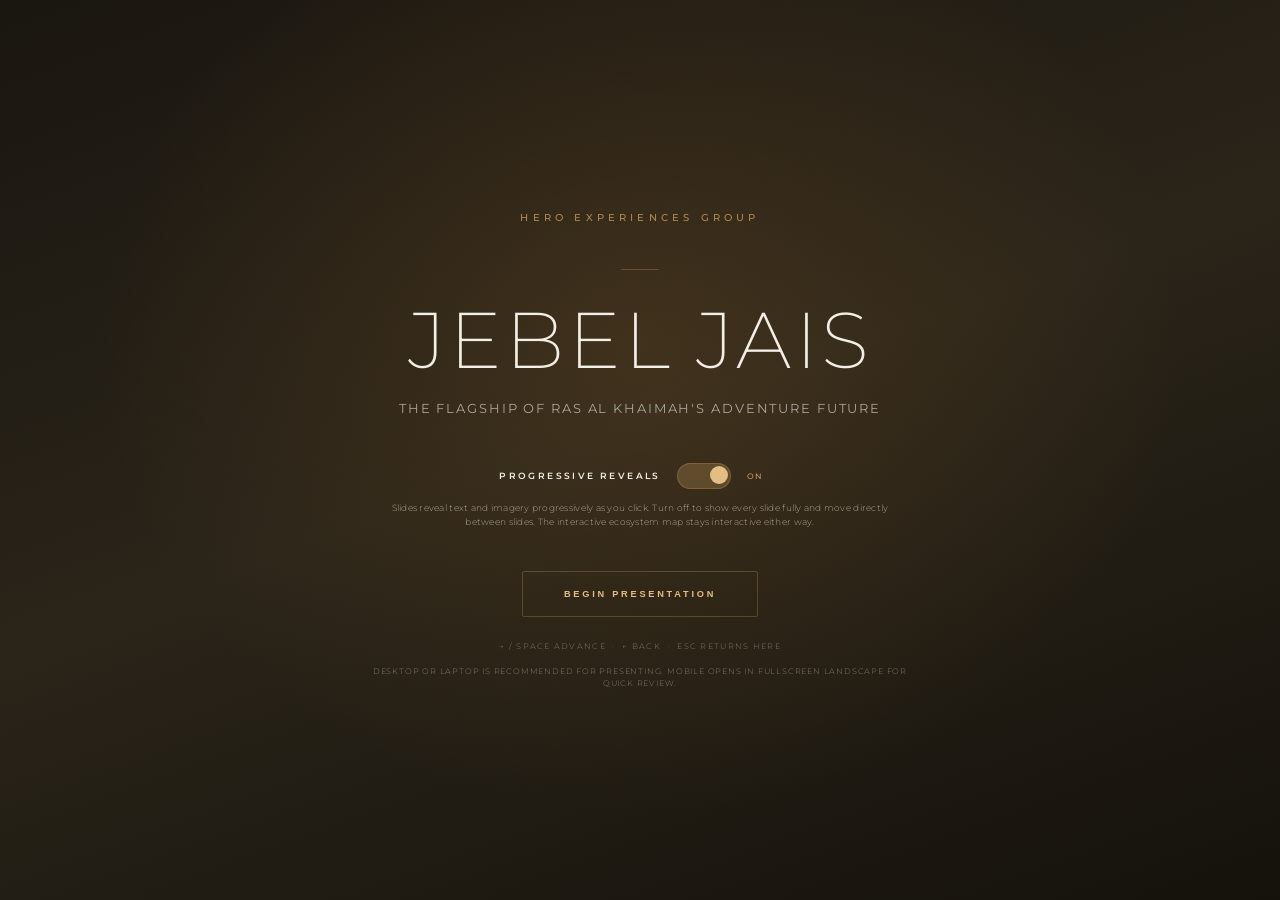
==== commit 1b26bf71: "Add mobile presentation optimization" ====
--- a/index.html
+++ b/index.html
@@ -70,15 +70,22 @@
 }
 .sp-btn:hover{background:rgba(196,154,90,.12);border-color:var(--gold);color:#fff}
 .sp-hint{font-weight:300;font-size:clamp(8px,.6vw,11px);letter-spacing:.16em;text-transform:uppercase;color:var(--stone);opacity:.7;margin-top:clamp(18px,2.6vh,30px)}
+.sp-device-note{font-weight:300;font-size:clamp(8px,.62vw,11px);line-height:1.55;letter-spacing:.1em;text-transform:uppercase;color:var(--paper-dim);max-width:560px;margin-top:14px;opacity:.72}
 
 /* ════════ DECK + STAGE ════════ */
-#deck{position:fixed;inset:0;display:none;background:#0d0b08}
+#deck{position:fixed;inset:0;display:none;background:#0d0b08;touch-action:manipulation;overscroll-behavior:none}
 #deck.active{display:block}
 #stage{
   position:absolute;left:50%;top:50%;
   width:var(--DW);height:var(--DH);
-  transform:translate(-50%,-50%) scale(var(--scale,1));
-  transform-origin:center center;
+  transform:
+    translate(-50%,-50%)
+    translate(var(--pan-x,0px),var(--pan-y,0px))
+    rotate(var(--stage-rotate,0deg))
+    scale(var(--scale,1))
+    scale(var(--zoom,1));
+  transform-origin:var(--zoom-origin-x,960px) var(--zoom-origin-y,540px);
+  will-change:transform;
 }
 
 .slide{
@@ -351,15 +358,31 @@
 
 /* ════════ PORTRAIT MOBILE FALLBACK (review mode) ════════ */
 @media (max-aspect-ratio:1/1) and (max-width:820px){
-  #stage{position:static;transform:none;width:100%;height:auto}
-  .slide{position:static;opacity:1;pointer-events:auto;min-height:auto;border-bottom:1px solid var(--line)}
-  .slide:not(.active){opacity:1}
-  .s-wrap{position:static;padding:84px 28px 72px}
-  .h-xl{font-size:46px}.h-1{font-size:38px}.h-2{font-size:28px}
-  .beats,.cols,.pf-grid,.impact,.split,.coll.g6,.coll.g4{grid-template-columns:1fr;display:grid}
-  .beats,.split{display:grid}
-  #hud,#slideRail{display:none}
+  body:not(.mobile-presenting) #stage{position:static;transform:none;width:100%;height:auto}
+  body:not(.mobile-presenting) .slide{position:static;opacity:1;pointer-events:auto;min-height:auto;border-bottom:1px solid var(--line)}
+  body:not(.mobile-presenting) .slide:not(.active){opacity:1}
+  body:not(.mobile-presenting) .s-wrap{position:static;padding:84px 28px 72px}
+  body:not(.mobile-presenting) .h-xl{font-size:46px}
+  body:not(.mobile-presenting) .h-1{font-size:38px}
+  body:not(.mobile-presenting) .h-2{font-size:28px}
+  body:not(.mobile-presenting) .beats,
+  body:not(.mobile-presenting) .cols,
+  body:not(.mobile-presenting) .pf-grid,
+  body:not(.mobile-presenting) .impact,
+  body:not(.mobile-presenting) .split,
+  body:not(.mobile-presenting) .coll.g6,
+  body:not(.mobile-presenting) .coll.g4{grid-template-columns:1fr;display:grid}
+  body:not(.mobile-presenting) .beats,
+  body:not(.mobile-presenting) .split{display:grid}
+  body:not(.mobile-presenting) #hud,
+  body:not(.mobile-presenting) #slideRail{display:none}
 }
+
+body.mobile-presenting{overscroll-behavior:none;touch-action:none}
+body.mobile-presenting #deck{touch-action:none}
+body.mobile-presenting #stage{transition:transform .16s ease-out}
+body.mobile-presenting.mobile-zooming #stage,
+body.mobile-presenting.mobile-zoomed #stage{transition:none}
 
 /* Canva source pages are rebuilt as exact, independent raster layers:
    textless background, foreground media, and transparent typography. */
@@ -475,6 +498,7 @@
 
   <button class="sp-btn" id="beginBtn">Begin Presentation</button>
   <p class="sp-hint">→ / Space advance &nbsp;·&nbsp; ← back &nbsp;·&nbsp; Esc returns here</p>
+  <p class="sp-device-note">Desktop or laptop is recommended for presenting. Mobile opens in fullscreen landscape for quick review.</p>
 </div>
 
 <!-- ════════ DECK ════════ -->
@@ -670,14 +694,14 @@
     <!-- ══ SLIDE 10 — THE ADVENTURE ECOSYSTEM (interactive map) ══ -->
     <section class="slide" data-slide="10" data-steps="0" data-map="true">
       <div class="slide__bg"></div><div class="slide__scrim"></div>
-      <div class="s-meta"><span class="lbl">Jebel Jais Operations</span><span class="pg">Page 13</span></div>
+      <div class="s-meta"><span class="lbl">Jebel Jais Operations</span><span class="pg">Page 14</span></div>
       <div class="s-wrap" style="padding-bottom:0;justify-content:flex-start;position:absolute;height:auto;inset:0 0 auto 0">
         <p class="kicker">The Adventure Ecosystem</p>
         <div class="rule"></div>
       </div>
       <div class="map-title-layer" aria-hidden="true">
         <div class="map-title-text">The Adventure Ecosystem</div>
-        <div class="map-page-meta">Jebel Jais Operations<br>Page 13</div>
+        <div class="map-page-meta">Jebel Jais Operations<br>Page 14</div>
         <div class="map-footer-copy">© Copyright 2026 Hero Experiences Group. All rights reserved.</div>
       </div>
       <div class="map-stage">
@@ -1291,7 +1315,7 @@
   'use strict';
   const TOTAL = 21;
   const MAP_SLIDE = 14;
-  const ASSET_VERSION = '18';
+  const ASSET_VERSION = '20';
   const asset = path => `${path}?v=${ASSET_VERSION}`;
 
   /* Text bands preserve the source typography exactly while assigning
@@ -1335,6 +1359,7 @@
   };
   const VECTOR_REVEAL_PAGES = new Set([3,12,15]);
   const SLIDE_ASSETS = {
+    4:'04-v2',
     5:'05-v2',
     6:'06-v2',
     7:'05',
@@ -1490,13 +1515,90 @@
   if (location.hash) history.replaceState(null, '', location.pathname + location.search);
   let progressive = localStorage.getItem('jj-progressive');
   progressive = progressive === null ? true : progressive === 'true';
+  const coarsePointer = window.matchMedia ? window.matchMedia('(hover: none) and (pointer: coarse)') : null;
+  const ZOOM_MAX = 3.25;
+  let baseScale = 1;
+  let mobileZoom = 1;
+  let mobilePanX = 0;
+  let mobilePanY = 0;
+  let pinchStartDistance = 0;
+  let pinchStartZoom = 1;
+  let panStartX = 0;
+  let panStartY = 0;
+  let panTouchX = 0;
+  let panTouchY = 0;
+  let isPinching = false;
+  let isPanning = false;
+  let suppressClickUntil = 0;
+
+  function clamp(value, min, max){ return Math.max(min, Math.min(max, value)); }
+  function viewportSize(){
+    const vv = window.visualViewport;
+    return { width: vv ? vv.width : window.innerWidth, height: vv ? vv.height : window.innerHeight };
+  }
+  function isMobileLike(){
+    const vp = viewportSize();
+    const coarse = (coarsePointer && coarsePointer.matches) || navigator.maxTouchPoints > 1;
+    return coarse && Math.min(vp.width, vp.height) <= 920;
+  }
+  function isMobilePresenting(){ return document.body.classList.contains('mobile-presenting'); }
+  function isMobilePortrait(){
+    const vp = viewportSize();
+    return isMobilePresenting() && vp.height > vp.width;
+  }
+  function mobileZoomLocked(){ return isMobilePresenting() && mobileZoom > 1.02; }
+  function clampMobilePan(){
+    const vp = viewportSize();
+    const rotated = isMobilePortrait();
+    const visualWidth = (rotated ? 1080 : 1920) * baseScale * mobileZoom;
+    const visualHeight = (rotated ? 1920 : 1080) * baseScale * mobileZoom;
+    const limitX = Math.max(0, (visualWidth - vp.width) / 2);
+    const limitY = Math.max(0, (visualHeight - vp.height) / 2);
+    mobilePanX = clamp(mobilePanX, -limitX, limitX);
+    mobilePanY = clamp(mobilePanY, -limitY, limitY);
+  }
+  function applyMobileZoom(){
+    if (mobileZoom <= 1.02){
+      mobileZoom = 1;
+      mobilePanX = 0;
+      mobilePanY = 0;
+      stage.style.setProperty('--zoom-origin-x', '960px');
+      stage.style.setProperty('--zoom-origin-y', '540px');
+    }
+    clampMobilePan();
+    stage.style.setProperty('--zoom', mobileZoom.toFixed(3));
+    stage.style.setProperty('--pan-x', mobilePanX.toFixed(1) + 'px');
+    stage.style.setProperty('--pan-y', mobilePanY.toFixed(1) + 'px');
+    document.body.classList.toggle('mobile-zoomed', mobileZoomLocked());
+  }
+  function resetMobileZoom(){
+    mobileZoom = 1;
+    mobilePanX = 0;
+    mobilePanY = 0;
+    isPinching = false;
+    isPanning = false;
+    document.body.classList.remove('mobile-zooming','mobile-zoomed');
+    applyMobileZoom();
+  }
+  function prepareMobilePresentation(){
+    document.body.classList.toggle('mobile-presenting', isMobileLike());
+    resetMobileZoom();
+    fitStage();
+  }
 
   /* ════════ STAGE SCALING ════════ */
   function fitStage(){
-    const s = Math.min(window.innerWidth / 1920, window.innerHeight / 1080);
-    stage.style.setProperty('--scale', s);
+    const vp = viewportSize();
+    const rotate = isMobilePortrait();
+    baseScale = Math.min(vp.width / (rotate ? 1080 : 1920), vp.height / (rotate ? 1920 : 1080));
+    stage.style.setProperty('--scale', baseScale);
+    stage.style.setProperty('--stage-rotate', rotate ? '90deg' : '0deg');
+    document.body.classList.toggle('mobile-portrait', rotate);
+    applyMobileZoom();
   }
   window.addEventListener('resize', fitStage);
+  window.addEventListener('orientationchange', () => setTimeout(fitStage, 220));
+  if (window.visualViewport) window.visualViewport.addEventListener('resize', fitStage);
   fitStage();
 
   /* ════════ NAV DOTS ════════ */
@@ -1518,6 +1620,7 @@
     btn.innerHTML = '<span class="rail-num">' + String(i).padStart(2, '0') + '</span><span class="rail-tick"></span>';
     btn.addEventListener('click', e => {
       e.stopPropagation();
+      if (mobileZoomLocked()) return;
       show(i, {dir:i < cur ? 'back' : 'fwd'});
       hideSlideRail();
     });
@@ -1588,6 +1691,7 @@
   function show(n, opts){
     opts = opts || {};
     n = Math.max(1, Math.min(TOTAL, n));
+    if (n !== cur && mobileZoomLocked()) resetMobileZoom();
     cur = n;
     const section = slides.find(s => +s.dataset.slide === n);
 
@@ -1624,7 +1728,8 @@
 
   /* ════════ FORWARD / BACKWARD ════════ */
   function fwd(){
-    if (inSplash){ begin(); return; }
+    if (mobileZoomLocked()) return;
+    if (inSplash){ startPresentation(); return; }
     if (cur === MAP_SLIDE){
       if (EcoMap.advance()){ step = EcoMap.step(); updateHash(); }
       else show(cur + 1, {dir:'fwd'});
@@ -1639,6 +1744,7 @@
     if (cur < TOTAL) show(cur + 1, {dir:'fwd'});
   }
   function bwd(){
+    if (mobileZoomLocked()) return;
     if (inSplash) return;
     if (cur > 1) show(cur - 1, {dir:'back'});
   }
@@ -1676,15 +1782,36 @@
   }
 
   /* ════════ FULLSCREEN ════════ */
-  function enterFS(){ if (document.documentElement.requestFullscreen) document.documentElement.requestFullscreen().catch(()=>{}); }
+  async function lockLandscape(){
+    if (!screen.orientation || !screen.orientation.lock) return;
+    try { await screen.orientation.lock('landscape'); } catch (err) {}
+  }
+  function unlockLandscape(){
+    if (screen.orientation && screen.orientation.unlock){
+      try { screen.orientation.unlock(); } catch (err) {}
+    }
+  }
+  async function enterFS(){
+    if (document.documentElement.requestFullscreen){
+      try { await document.documentElement.requestFullscreen({navigationUI:'hide'}); } catch (err) {}
+    }
+    await lockLandscape();
+  }
   function exitFS(){ if (document.exitFullscreen) document.exitFullscreen().catch(()=>{}); }
   exitFsBtn.addEventListener('click', exitFS);
   document.addEventListener('fullscreenchange', () => {
     exitFsBtn.style.display = document.fullscreenElement ? 'block' : 'none';
+    fitStage();
   });
 
   /* ════════ BEGIN / RETURN ════════ */
+  async function startPresentation(){
+    prepareMobilePresentation();
+    await enterFS();
+    begin();
+  }
   function begin(){
+    prepareMobilePresentation();
     inSplash = false;
     splash.classList.add('out');
     setTimeout(() => splash.style.display = 'none', 620);
@@ -1696,6 +1823,9 @@
   function returnSplash(){
     inSplash = true;
     if (document.fullscreenElement) exitFS();
+    unlockLandscape();
+    resetMobileZoom();
+    document.body.classList.remove('mobile-presenting','mobile-portrait','mobile-zooming','mobile-zoomed');
     splash.style.display = '';
     requestAnimationFrame(() => splash.classList.remove('out'));
     deck.classList.remove('active');
@@ -1707,11 +1837,16 @@
     history.replaceState(null, '', location.pathname + location.search);
   }
 
-  beginBtn.addEventListener('click', e => { e.stopPropagation(); enterFS(); begin(); });
+  beginBtn.addEventListener('click', e => { e.stopPropagation(); startPresentation(); });
 
   /* ════════ KEYBOARD ════════ */
   document.addEventListener('keydown', e => {
     if (window.EcoMap && window.EcoMap.editing && window.EcoMap.editing()) return; // editor owns the keyboard
+    const navKey = ['ArrowRight','ArrowDown','PageDown',' ','Enter','ArrowLeft','ArrowUp','PageUp','Backspace','Home','End'].includes(e.key);
+    if (mobileZoomLocked() && navKey){
+      e.preventDefault();
+      return;
+    }
     switch (e.key){
       case 'ArrowRight': case 'ArrowDown': case 'PageDown': case ' ': case 'Enter':
         e.preventDefault(); fwd(); break;
@@ -1733,6 +1868,7 @@
 
   deck.addEventListener('click', e => {
     if (inSplash) return;
+    if (Date.now() < suppressClickUntil || mobileZoomLocked()) return;
     if (window.EcoMap && window.EcoMap.editing()) return; // editor active — no slide nav
     /* ignore clicks on interactive map elements & HUD controls */
     if (e.target.closest('#mapSvg .node, #mapSvg .loc-card, #mapSvg .act-card, #mapSvg .loc-icon, #exitFs, #dots, #slideRail')) return;
@@ -1741,11 +1877,94 @@
 
   /* ════════ TOUCH SWIPE ════════ */
   let tx = 0, ty = 0;
-  deck.addEventListener('touchstart', e => { tx = e.changedTouches[0].clientX; ty = e.changedTouches[0].clientY; }, {passive:true});
+  function touchDistance(touches){
+    const dx = touches[0].clientX - touches[1].clientX;
+    const dy = touches[0].clientY - touches[1].clientY;
+    return Math.hypot(dx, dy);
+  }
+  function touchCenter(touches){
+    return {
+      x:(touches[0].clientX + touches[1].clientX) / 2,
+      y:(touches[0].clientY + touches[1].clientY) / 2
+    };
+  }
+  function setZoomOriginFromPoint(point){
+    const rect = stage.getBoundingClientRect();
+    if (!rect.width || !rect.height) return;
+    const ox = clamp((point.x - rect.left) / rect.width * 1920, 0, 1920);
+    const oy = clamp((point.y - rect.top) / rect.height * 1080, 0, 1080);
+    stage.style.setProperty('--zoom-origin-x', ox.toFixed(1) + 'px');
+    stage.style.setProperty('--zoom-origin-y', oy.toFixed(1) + 'px');
+  }
+  function startPan(touch){
+    isPanning = true;
+    panStartX = mobilePanX;
+    panStartY = mobilePanY;
+    panTouchX = touch.clientX;
+    panTouchY = touch.clientY;
+  }
+  deck.addEventListener('touchstart', e => {
+    if (inSplash) return;
+    if (isMobilePresenting() && e.touches.length === 2){
+      e.preventDefault();
+      isPinching = true;
+      isPanning = false;
+      pinchStartDistance = Math.max(1, touchDistance(e.touches));
+      pinchStartZoom = mobileZoom;
+      setZoomOriginFromPoint(touchCenter(e.touches));
+      document.body.classList.add('mobile-zooming');
+      return;
+    }
+    if (mobileZoomLocked() && e.touches.length === 1){
+      e.preventDefault();
+      startPan(e.touches[0]);
+      return;
+    }
+    tx = e.changedTouches[0].clientX;
+    ty = e.changedTouches[0].clientY;
+  }, {passive:false});
+  deck.addEventListener('touchmove', e => {
+    if (inSplash) return;
+    if (isPinching && e.touches.length >= 2){
+      e.preventDefault();
+      const nextZoom = clamp(pinchStartZoom * (touchDistance(e.touches) / pinchStartDistance), 1, ZOOM_MAX);
+      mobileZoom = nextZoom <= 1.02 ? 1 : nextZoom;
+      applyMobileZoom();
+      return;
+    }
+    if (mobileZoomLocked() && e.touches.length === 1){
+      e.preventDefault();
+      if (!isPanning) startPan(e.touches[0]);
+      mobilePanX = panStartX + (e.touches[0].clientX - panTouchX);
+      mobilePanY = panStartY + (e.touches[0].clientY - panTouchY);
+      applyMobileZoom();
+    }
+  }, {passive:false});
   deck.addEventListener('touchend', e => {
     if (inSplash) return;
+    if (isPinching){
+      e.preventDefault();
+      suppressClickUntil = Date.now() + 360;
+      if (e.touches.length < 2){
+        isPinching = false;
+        document.body.classList.remove('mobile-zooming');
+        if (mobileZoomLocked() && e.touches.length === 1) startPan(e.touches[0]);
+      }
+      return;
+    }
+    if (isPanning || mobileZoomLocked()){
+      e.preventDefault();
+      suppressClickUntil = Date.now() + 360;
+      if (e.touches.length === 0) isPanning = false;
+      return;
+    }
     const dx = e.changedTouches[0].clientX - tx, dy = e.changedTouches[0].clientY - ty;
     if (Math.abs(dx) > 50 && Math.abs(dx) > Math.abs(dy)){ if (dx < 0) fwd(); else bwd(); }
+  }, {passive:false});
+  deck.addEventListener('touchcancel', () => {
+    isPinching = false;
+    isPanning = false;
+    document.body.classList.remove('mobile-zooming');
   }, {passive:true});
 
   /* ════════════════════════════════════════════════════════════════
